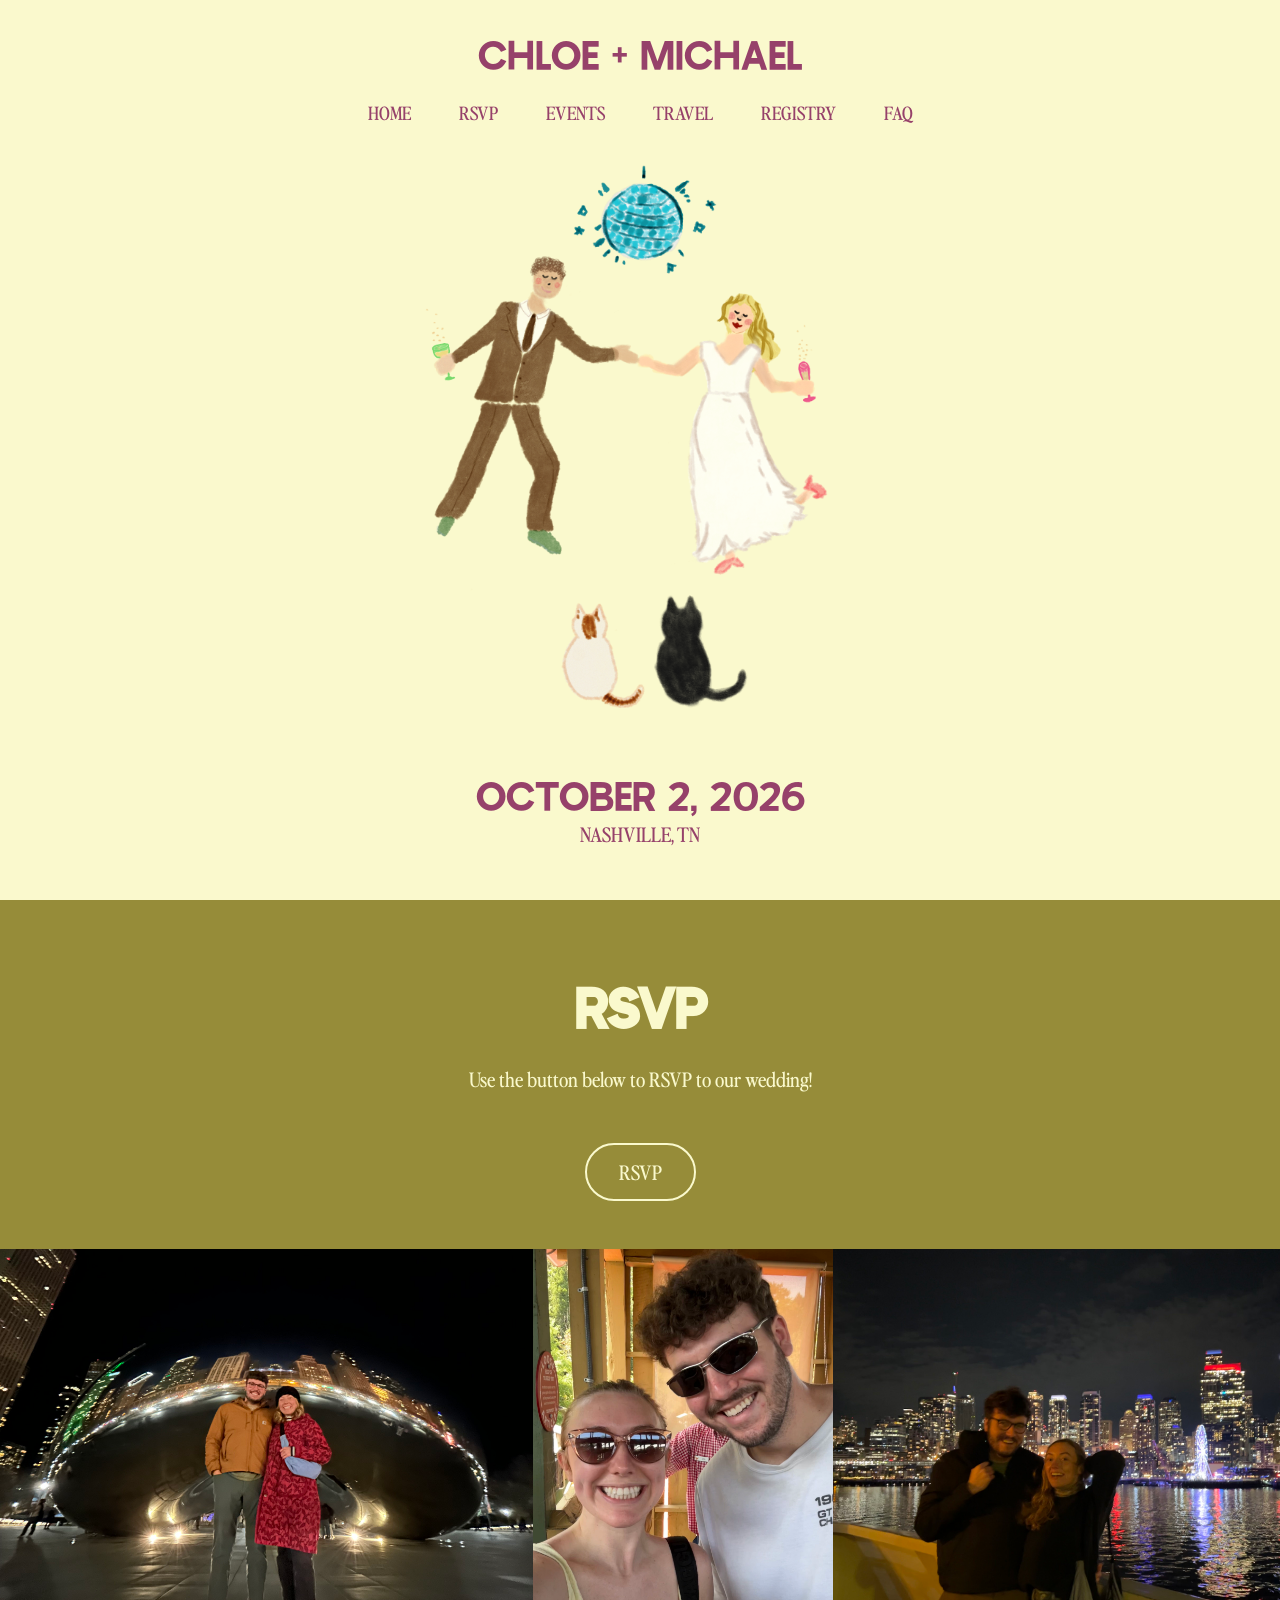
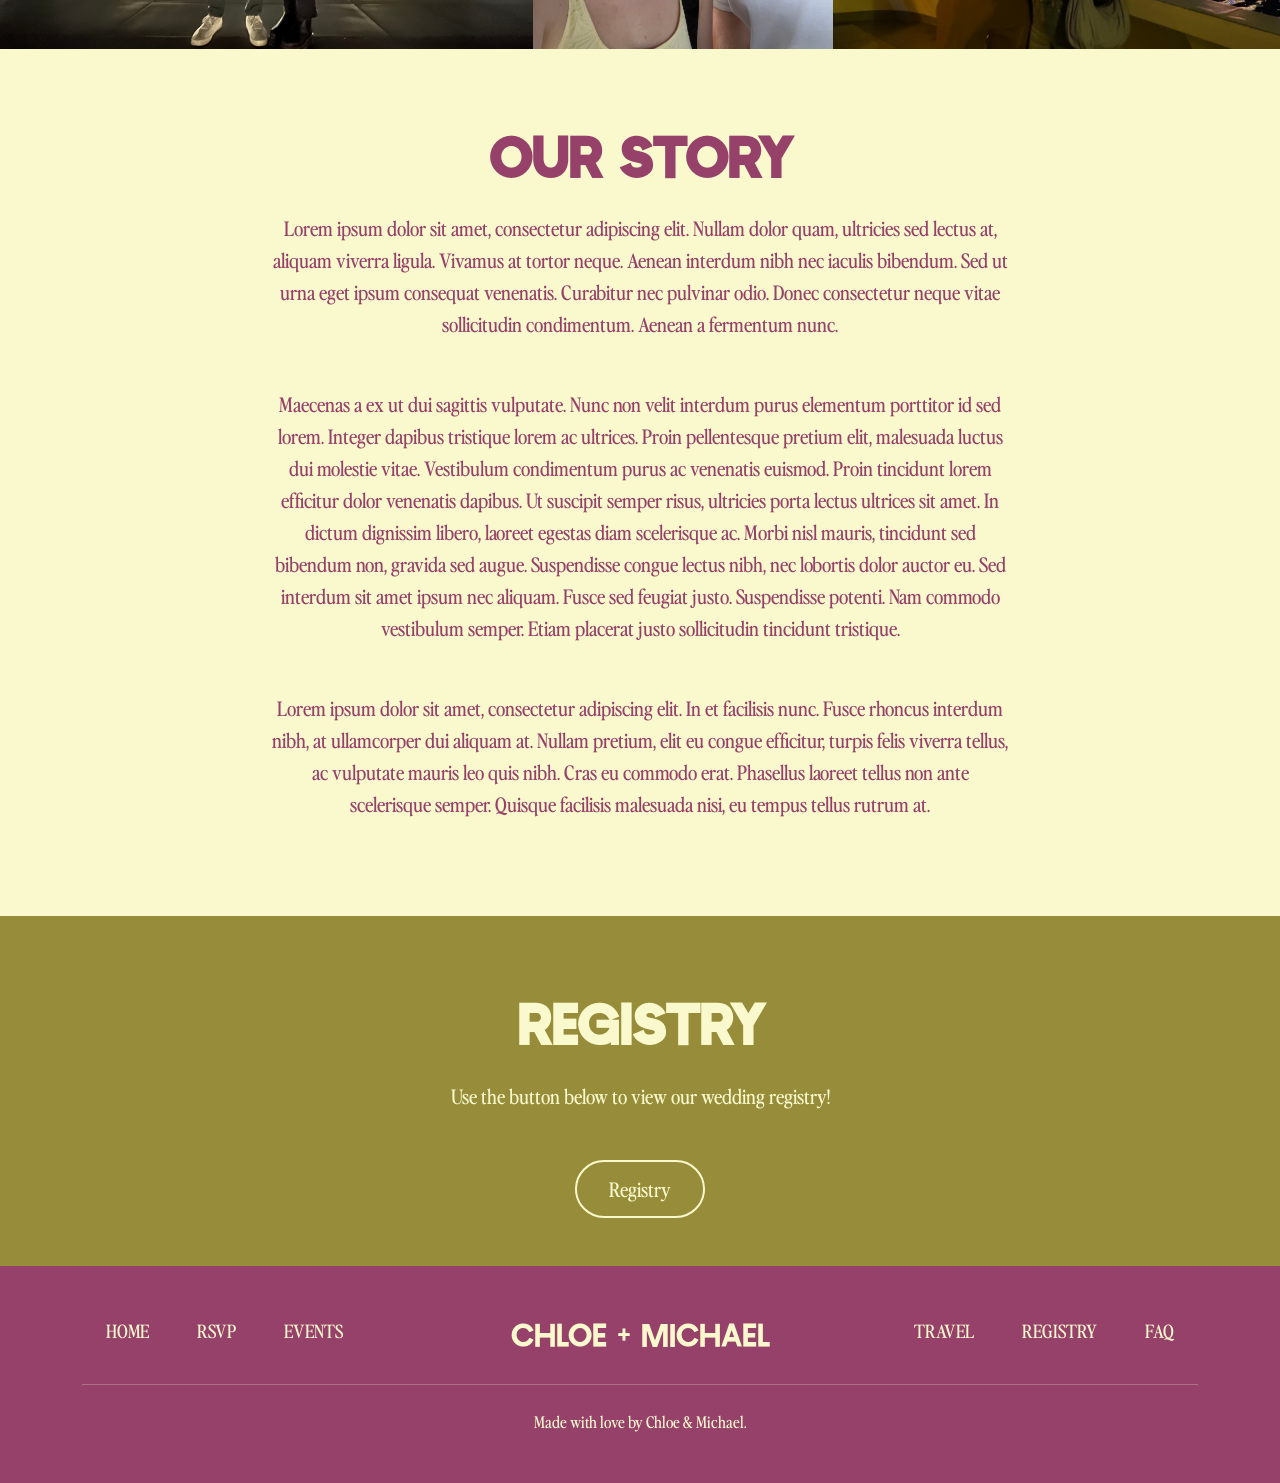
==== index.html @ 9ab852e9 "Add files via upload" ====
<!DOCTYPE html>
<html lang="en">
<head>
    <meta charset="UTF-8">
    <meta name="viewport" content="width=device-width, initial-scale=1.0">
    <title>Chloe + Michael</title>
    
    <!-- Favicons -->
    <link rel="apple-touch-icon" sizes="180x180" href="../favicon/apple-touch-icon.png">
    <link rel="icon" type="image/png" sizes="32x32" href="../favicon/favicon-32x32.png">
    <link rel="icon" type="image/png" sizes="16x16" href="../favicon/favicon-16x16.png">
    <link rel="manifest" href="../favicon/site.webmanifest">
    
    <!-- Bootstrap 5 CSS -->
    <link href="https://cdn.jsdelivr.net/npm/bootstrap@5.3.2/dist/css/bootstrap.min.css" rel="stylesheet">
    
    <!-- Custom CSS -->
    <link rel="stylesheet" href="../css/style.css">
    
    <!-- Bootstrap Icons -->
    <link rel="stylesheet" href="https://cdn.jsdelivr.net/npm/bootstrap-icons@1.11.3/font/bootstrap-icons.min.css">
    
</head>
<body class="home-page">

    <!-- Header Component -->
    <div id="header-container"></div>

    <!-- Hero Section -->
    <section id="hero" class="vh-100 d-flex align-items-center">
        <div class="container">
            <div class="row">
                <img src="../pngs/disco-filled.png" alt="CJ plus MJ" class="CJ plus MJ"/>
                <div class="col-lg-8 mx-auto text-center">
                    <h1 class="mb-0">October 2, 2026</h2>
                    <p class="lead mb-4">NASHVILLE, TN</p>
                </div>
            </div>
        </div>
    </section>

    <!-- RSVP Section -->
    <section id="rsvp" class="py-5 color-combo-1">
        <div class="container">
            <div class="row">
                <div class="col-lg-8 mx-auto text-center">
                    <h2 class="display-4 fw-bold my-4">RSVP</h2>
                    <p class="lead mb-5">
                        Use the button below to RSVP to our wedding!
                    </p>
                    <a href="../rsvp" class="btn">RSVP</a>
                </div>
            </div>
        </div>
    </section>

    <!-- Images Section -->
    <div id="image-carousel-container"></div>

    <!-- Story Section -->
    <section id="story" class="py-5 color-combo-2">
        <div class="container">
            <div class="row">
                <div class="col-lg-8 mx-auto text-center">
                    <h2 class="display-4 fw-bold my-4">Our Story</h2>
                    <p class="lead mb-5">
                        Lorem ipsum dolor sit amet, consectetur adipiscing elit. Nullam dolor quam, 
                        ultricies sed lectus at, aliquam viverra ligula. Vivamus at tortor neque. 
                        Aenean interdum nibh nec iaculis bibendum. Sed ut urna eget ipsum consequat venenatis. 
                        Curabitur nec pulvinar odio. Donec consectetur neque vitae sollicitudin condimentum. 
                        Aenean a fermentum nunc. 
                    </p>
                    <p class="lead mb-5">
                        Maecenas a ex ut dui sagittis vulputate. Nunc non velit interdum purus elementum porttitor 
                        id sed lorem. Integer dapibus tristique lorem ac ultrices. Proin pellentesque pretium elit, 
                        malesuada luctus dui molestie vitae. Vestibulum condimentum purus ac venenatis euismod.
                         Proin tincidunt lorem efficitur dolor venenatis dapibus. Ut suscipit semper risus, 
                         ultricies porta lectus ultrices sit amet. In dictum dignissim libero, laoreet egestas 
                         diam scelerisque ac. Morbi nisl mauris, tincidunt sed bibendum non, gravida sed augue. 
                         Suspendisse congue lectus nibh, nec lobortis dolor auctor eu. Sed interdum sit amet 
                         ipsum nec aliquam. Fusce sed feugiat justo. Suspendisse potenti. Nam commodo vestibulum 
                         semper. Etiam placerat justo sollicitudin tincidunt tristique. </p>
                    </p>
                    <p class="lead mb-5">
                        Lorem ipsum dolor sit amet, consectetur adipiscing elit. In et facilisis nunc. Fusce 
                        rhoncus interdum nibh, at ullamcorper dui aliquam at. Nullam pretium, elit eu congue 
                        efficitur, turpis felis viverra tellus, ac vulputate mauris leo quis nibh. Cras eu 
                        commodo erat. Phasellus laoreet tellus non ante scelerisque semper. Quisque facilisis 
                        malesuada nisi, eu tempus tellus rutrum at. </p>
                    </p>
                </div>
            </div>
        </div>
    </section>

    <!-- Registry Section -->
    <section id="registry" class="py-5 color-combo-1">
        <div class="container">
            <div class="row">
                <div class="col-lg-8 mx-auto text-center">
                    <h2 class="display-4 fw-bold my-4">Registry</h2>
                    <p class="lead mb-5">
                        Use the button below to view our wedding registry!
                    </p>
                    <a href="../registry" class="btn">Registry</a>
                </div>
            </div>
        </div>
    </section>

    <!-- Footer Component -->
    <div id="footer-container"></div>

    <!-- Scripts -->
    <script src="https://cdn.jsdelivr.net/npm/bootstrap@5.3.2/dist/js/bootstrap.bundle.min.js"></script>
    <script src="../js/components.js"></script>
    <script src="../js/image-carousel.js"></script>
  </body>
</html>
---- css/style.css ----
/* Font Face Declarations */
@font-face {
    font-family: "Perfectly Nineties Regular";
    src: url("../fonts/Perfectly Nineties Regular/perfectly-nineties-regular.otf") format("opentype");
    font-weight: normal;
    font-style: normal;
}

@font-face {
    font-family: "Olivie Sans";
    src: url("../fonts/Olivie Sans/OlivieSans-Regular.otf") format("opentype");
    font-weight: normal;
    font-style: normal;
}

@font-face {
    font-family: "Homemade Apple";
    src: url("../fonts/Homemade Apple/HomemadeApple-Regular.ttf") format("truetype");
    font-weight: normal;
    font-style: normal;
}

/* Global Styles */
:root {
    --d1-color: #968C39;
    --d2-color: #A51D2F;
    --l1-color: #ECD1D5;
    --l2-color: #faf9cd;
    --d3-color: #96416A;
    --l3-color: #968C39;
}

body {
    font-family: "Perfectly Nineties Regular", sans-serif;
    font-optical-sizing: auto;
    font-weight: 400;
    font-style: normal;
    line-height: 1.6;
    color: var(--d1-color);
}

h1, h2, h3, h4, h5, h6 {
    font-family: "Olivie Sans", serif;
}

/* Navigation */
.navbar {
    background-color: rgba(250, 249, 205, 1);
    backdrop-filter: blur(10px);
    padding: 1rem 0;
    transition: all 0.3s ease;
}

.navbar-brand {
    font-family: "Olivie Sans", sans-serif;
    font-size: 2.5rem;
    color: var(--d3-color);
    text-decoration: none;
    transition: all 0.3s ease;
}

.navbar-brand:hover {
    color: inherit;
}

/* Desktop navbar - centered layout */
@media (min-width: 992px) {
    .navbar .container {
        display: flex;
        flex-direction: column;
        align-items: center;
    }
    
    .navbar-brand {
        text-align: center;
        margin: 0 auto;
    }
    
    .navbar-toggler {
        display: none;
    }
    
    .navbar-collapse {
        display: flex !important;
        width: 100%;
        justify-content: center;
    }
    
    .navbar-nav {
        margin: 0 auto !important;
        flex-direction: row;
    }
}

/* Center mobile menu items */
@media (max-width: 992px) {
    .navbar .container {
        display: flex;
        flex-wrap: wrap;
        align-items: center;
        justify-content: space-between;
    }
    
    .navbar-brand {
        flex: 0 0 auto;
        margin-right: auto;
        font-size: 1.75rem;
        white-space: nowrap;
        padding-left: 0.75rem;
    }
    
    .navbar-toggler {
        flex: 0 0 auto;
        margin-left: auto;
        order: 2;
    }
    
    .navbar-collapse {
        flex-basis: 100%;
        flex-grow: 1;
        align-items: center;
        text-align: center;
        padding-top: 1rem;
        order: 3;
    }
    
    .navbar-nav {
        margin: 0 auto;
    }
    
    .nav-item {
        margin: 0.5rem 0;
    }
}

/* Hamburger menu styles */
.navbar-toggler {
    border: none;
    padding: 0.5rem;
    transition: all 0.3s ease;
}

.navbar-toggler-icon {
    background-image: url("data:image/svg+xml,%3csvg xmlns='http://www.w3.org/2000/svg' viewBox='0 0 30 30'%3e%3cpath stroke='%2396416A' stroke-linecap='round' stroke-miterlimit='10' stroke-width='2' d='M4 7h22M4 15h22M4 23h22'/%3e%3c/svg%3e");
}

/* Link Styles */
.nav-link, footer a {
    font-family: "Perfectly Nineties Regular", sans-serif;
    font-weight: 500;
    margin: 0 0.5rem;
    padding: 0.5rem 1rem !important;
    transition: all 0.3s ease;
    border-radius: 50px;
    text-decoration: none;
    font-size: 1.15rem;
}

.nav-link {
    color: var(--d3-color) !important;
}

.nav-link:hover {
    background-color: var(--d3-color);
    color: var(--l2-color) !important;
}

/* Hero Section */
#hero {
    position: relative;
    overflow: hidden;
    background-color: var(--l2-color);
    color: var(--d3-color);
}

#hero img {
    width: auto;
    height: 45rem;
    display: block;
    margin: 0 auto;
    padding-top: 8rem;
    padding-bottom: 1.5rem;
}

#hero h1 {
    font-size: 2.5rem;
    font-weight: 300;
    margin-bottom: 1.15rem;
    margin-top: 1.5rem;
    font-family: "Olivie Sans", sans-serif;
}

#hero .lead {
    font-size: 1.25rem;
    font-weight: 300;
    max-width: 600px;
    margin: 0 auto;
    font-family: "Perfectly Nineties Regular", sans-serif;
}

#countdown-text {
    font-weight: 700;
}

.color-combo-1 {
    background-color: var(--d1-color);
    color: var(--l2-color);
}

.color-combo-1 .btn {
    background-color: var(--d1-color);
    color: var(--l2-color);
    border-radius: 50px;
    padding: 0.75rem 2rem;
    font-weight: 500;
    font-size: 1.25rem;
    transition: all 0.3s ease;
    text-shadow: none;
    border-radius: 50px;
    border-width: 2px;
    border-color: var(--l2-color);
}
.color-combo-1 .btn:hover {
    background-color: var(--l2-color);
    color: var(--d1-color);
    transform: translateY(-2px);
    box-shadow: 0 4px 8px rgba(0, 0, 0, 0.2);
}

.color-combo-2 {
    background-color: var(--l2-color);
    color: var(--d3-color);
}

.color-combo-3 {
    background-color: var(--d2-color);
    color: var(--l2-color);
}

#faq .container {
    margin-top: 10rem;
}

#story, #faq .container {
    padding: 0 2rem;
}

/* Footer */
footer {
    background-color: var(--d3-color);
    color: var(--l2-color);
}

footer ul li {
    margin-bottom: 0.75rem;
}

footer a {
    transition: all 0.3s ease;
    text-decoration: none;
    padding: 0.5rem 1rem;
    color: var(--l2-color);
}

footer a:hover {
    background-color: var(--l2-color);
    color: var(--d2-color);
}

/* Image Carousel */
.image-carousel-container {
    width: 100%;
    overflow: hidden;
    position: relative;
    /* Match surrounding section background to avoid visible gap lines */
    background-color: var(--d1-color);
}

.image-carousel-track {
    display: flex;
    gap: 0;
    width: fit-content;
    /* Improve compatibility with iOS Safari during transforms */
    -webkit-backface-visibility: hidden;
    backface-visibility: hidden;
    transform: translate3d(0, 0, 0);
}

.carousel-image {
    height: 400px;
    width: auto;
    object-fit: cover;
    flex-shrink: 0;
    display: block;
}

@keyframes scroll {
    0% {
        transform: translate3d(0, 0, 0);
    }
    100% {
        transform: translate3d(-50%, 0, 0);
    }
}

/* Responsive mobile Design */
@media (max-width: 768px) {

    #hero img {
        width: 100%;
        height: auto;
    }

    #faq .container {
        margin-top: 5rem;
    }

}
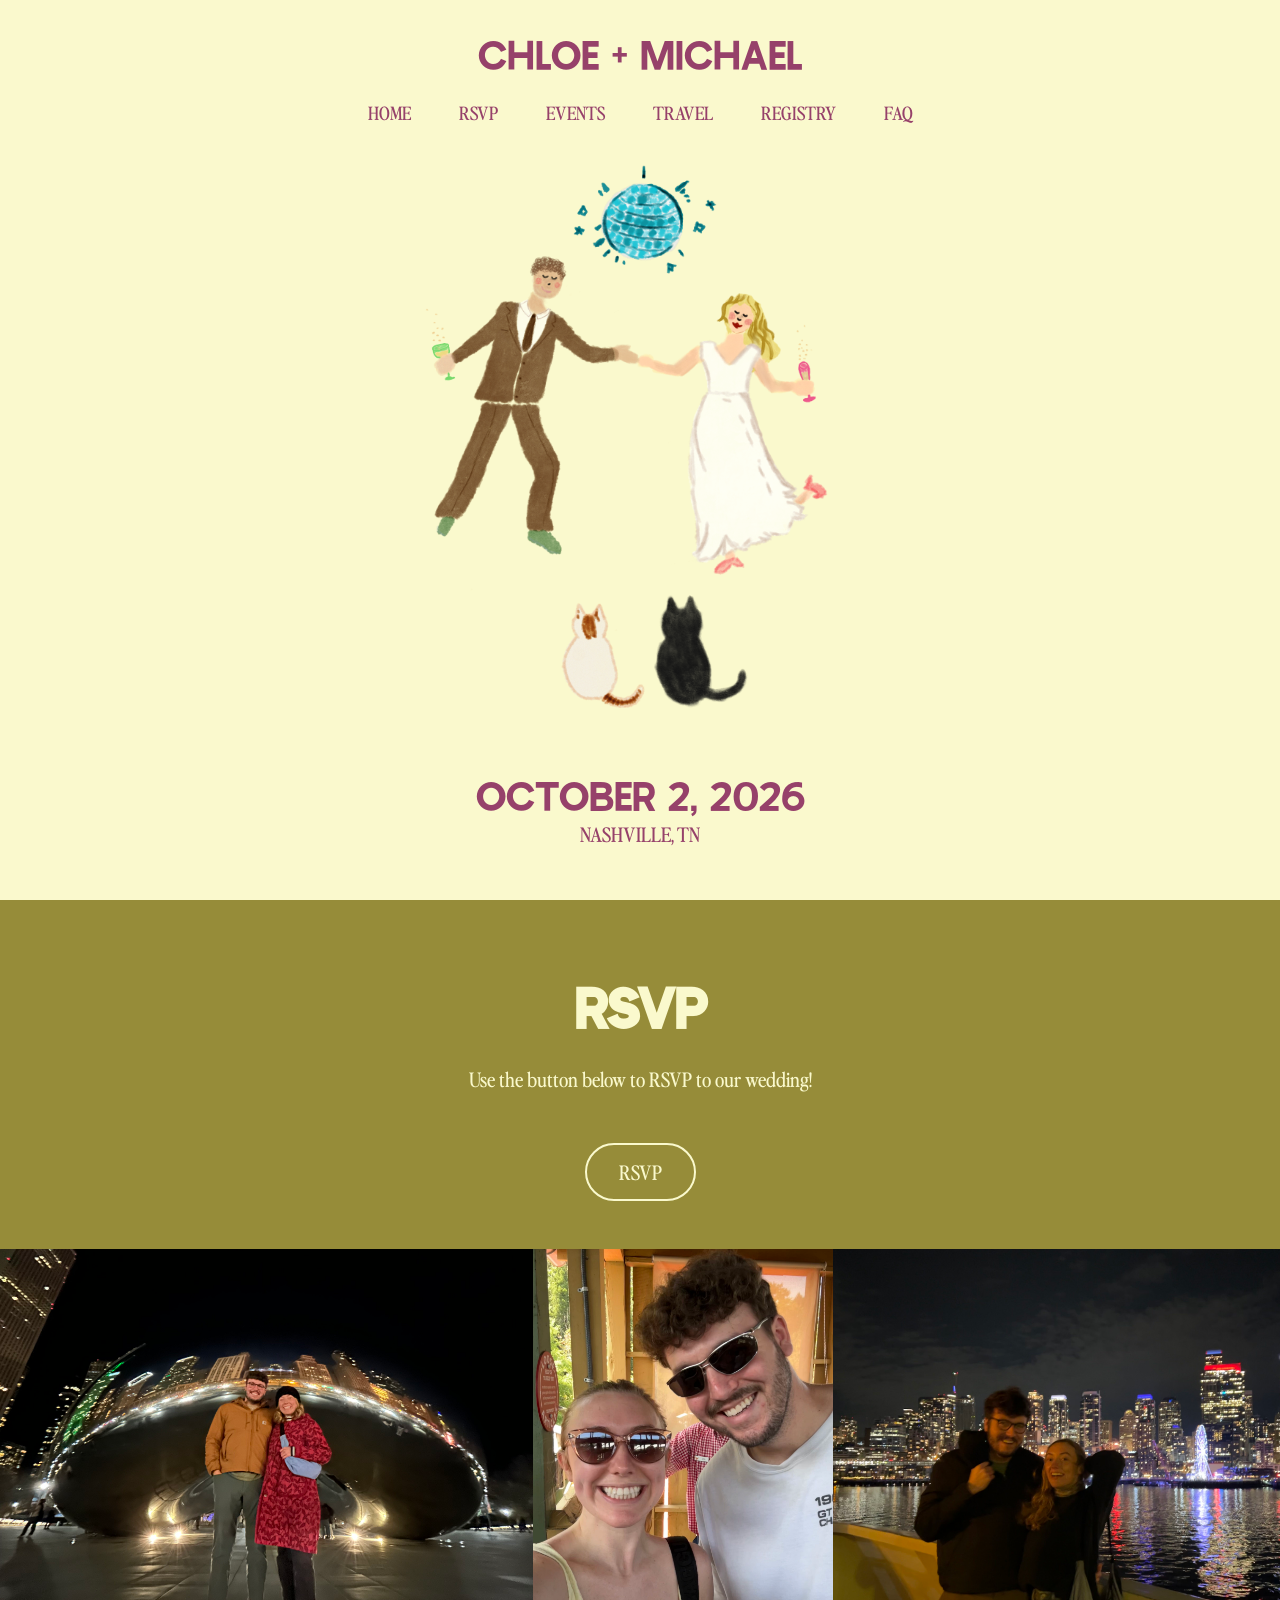
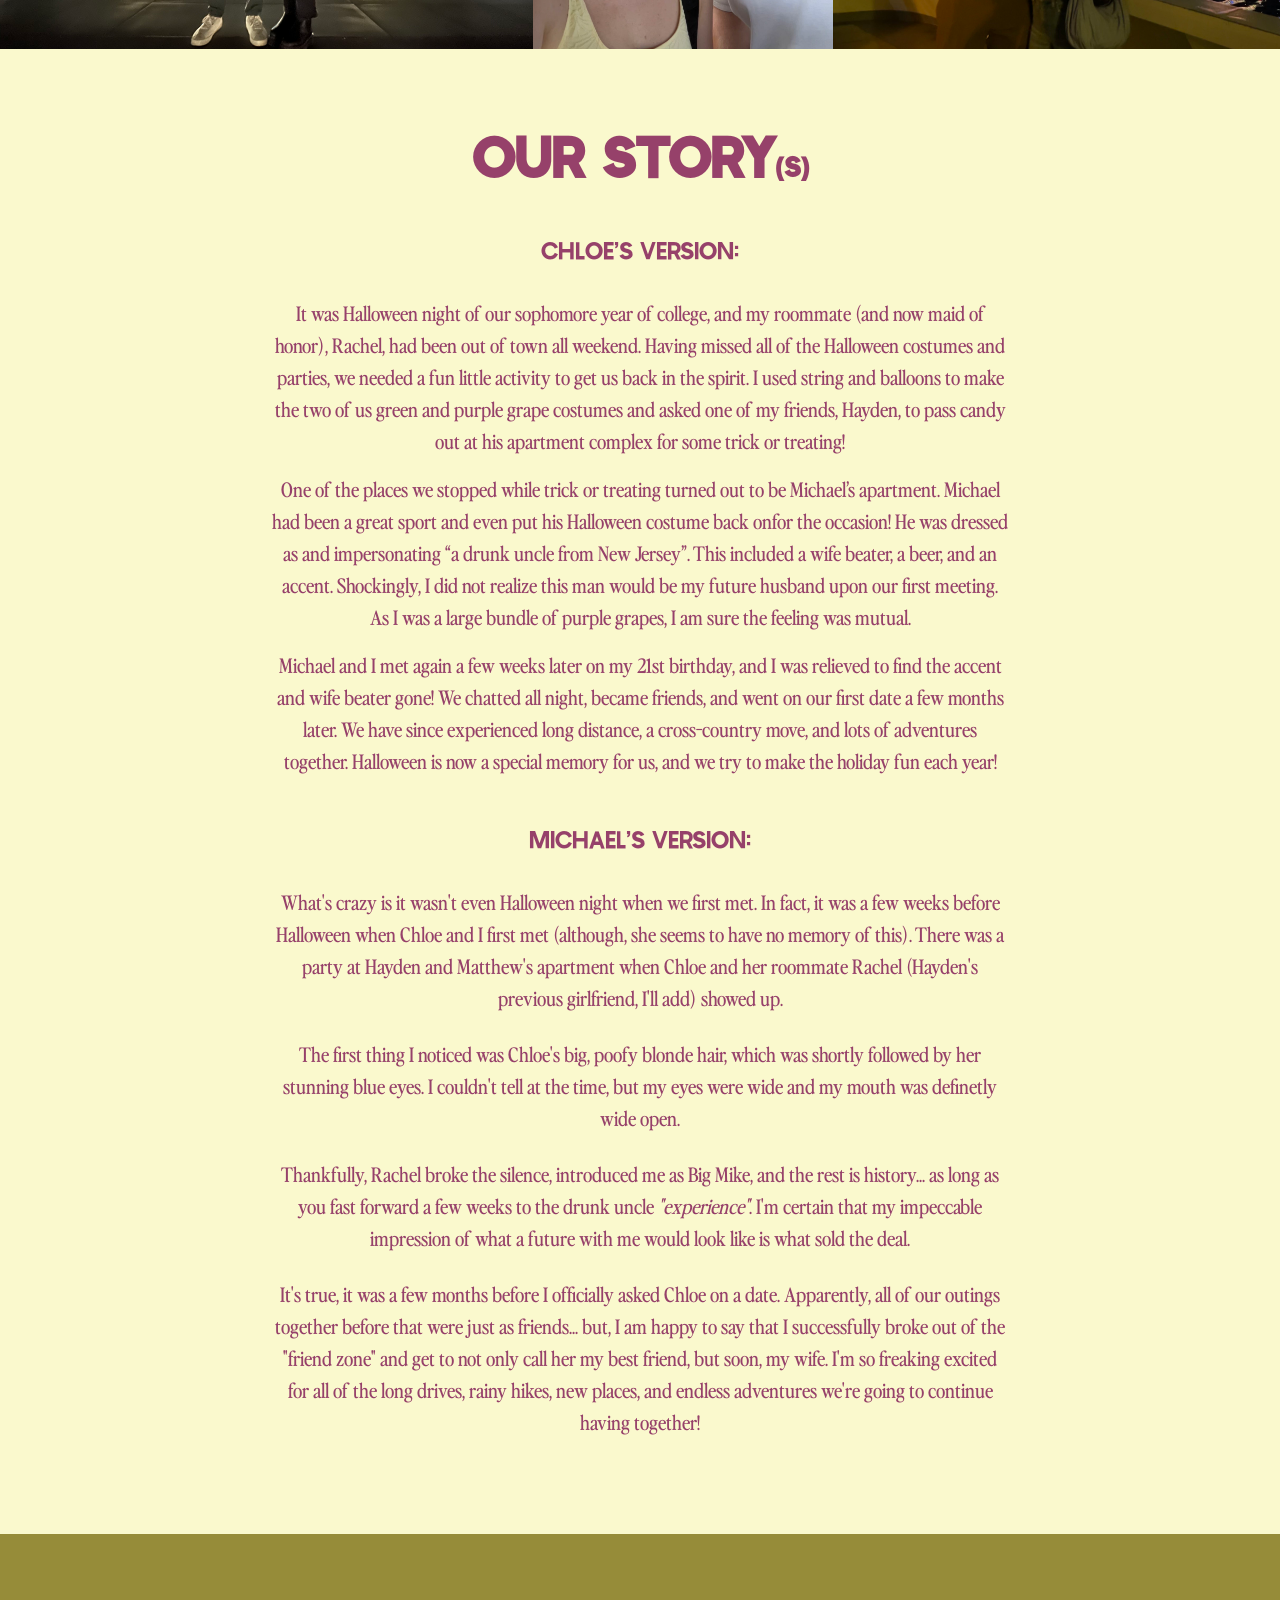
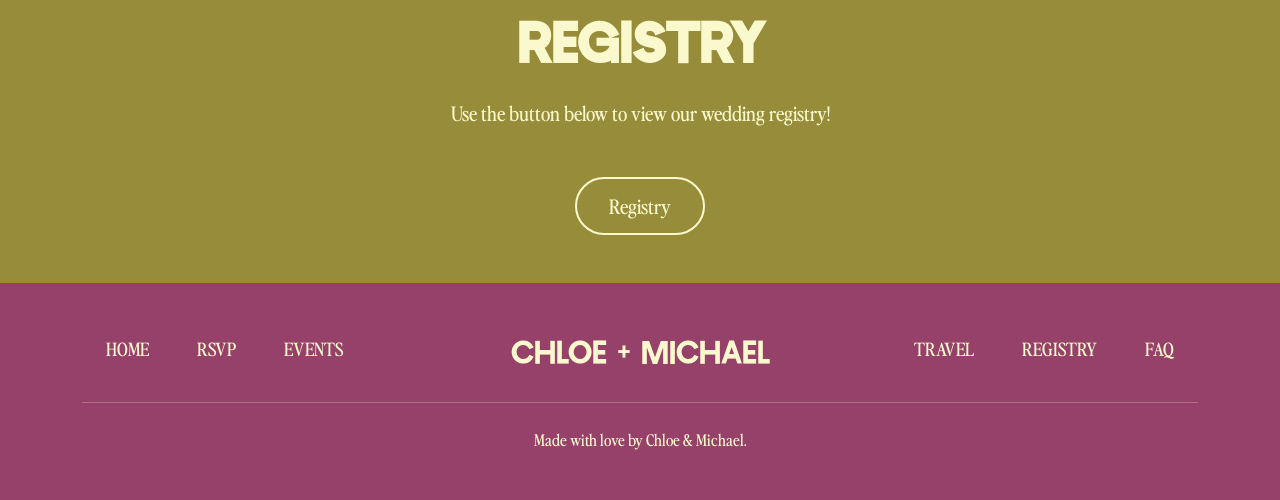
==== commit dbf0f2b8: "Add files via upload" ====
--- a/index.html
+++ b/index.html
@@ -62,31 +62,29 @@
         <div class="container">
             <div class="row">
                 <div class="col-lg-8 mx-auto text-center">
-                    <h2 class="display-4 fw-bold my-4">Our Story</h2>
-                    <p class="lead mb-5">
-                        Lorem ipsum dolor sit amet, consectetur adipiscing elit. Nullam dolor quam, 
-                        ultricies sed lectus at, aliquam viverra ligula. Vivamus at tortor neque. 
-                        Aenean interdum nibh nec iaculis bibendum. Sed ut urna eget ipsum consequat venenatis. 
-                        Curabitur nec pulvinar odio. Donec consectetur neque vitae sollicitudin condimentum. 
-                        Aenean a fermentum nunc. 
+                    <h2 class="display-4 fw-bold my-4">Our Story<span style="font-size: 0.5em;">(s)</span></h2>
+                    <h4 class="py-4">Chloe’s Version:</h4>
+                    <p class="lead mb-3">
+                        It was Halloween night of our sophomore year of college, and my roommate (and now maid of honor), Rachel, had been out of town all weekend. Having missed all of the Halloween costumes and parties, we needed a fun little activity to get us back in the spirit. I used string and balloons to make the two of us green and purple grape costumes and asked one of my friends, Hayden, to pass candy out at his apartment complex for some trick or treating! 
+                    </p>
+                    <p class="lead mb-3">
+                        One of the places we stopped while trick or treating turned out to be Michael’s apartment. Michael had been a great sport and even put his Halloween costume back onfor the occasion! He was dressed as and impersonating “a drunk uncle from New Jersey”. This included a wife beater, a beer, and an accent. Shockingly, I did not realize this man would be my future husband upon our first meeting. As I was a large bundle of purple grapes, I am sure the feeling was mutual.</p>
+                    </p>
+                    <p class="lead mb-4">
+                        Michael and I met again a few weeks later on my 21st birthday, and I was relieved to find the accent and wife beater gone! We chatted all night, became friends, and went on our first date a few months later. We have since experienced long distance, a cross-country move, and lots of adventures together. Halloween is now a special memory for us, and we try to make the holiday fun each year!</p>
+                    </p>
+                    <h4 class="py-4">Michael’s Version:</h4>
+                    <p class="lead mb-4">
+                        What's crazy is it wasn't even Halloween night when we first met. In fact, it was a few weeks before Halloween when Chloe and I first met (although, she seems to have no memory of this). There was a party at Hayden and Matthew's apartment when Chloe and her roommate Rachel (Hayden's previous girlfriend, I'll add) showed up. 
+                    </p>
+                    <p class="lead mb-4">
+                        The first thing I noticed was Chloe's big, poofy blonde hair, which was shortly followed by her stunning blue eyes. I couldn't tell at the time, but my eyes were wide and my mouth was definetly wide open. 
+                    </p>
+                    <p class="lead mb-4">
+                        Thankfully, Rachel broke the silence, introduced me as Big Mike, and the rest is history... as long as you fast forward a few weeks to the drunk uncle <i>"experience"</i>.  I'm certain that my impeccable impression of what a future with me would look like is what sold the deal.  
                     </p>
                     <p class="lead mb-5">
-                        Maecenas a ex ut dui sagittis vulputate. Nunc non velit interdum purus elementum porttitor 
-                        id sed lorem. Integer dapibus tristique lorem ac ultrices. Proin pellentesque pretium elit, 
-                        malesuada luctus dui molestie vitae. Vestibulum condimentum purus ac venenatis euismod.
-                         Proin tincidunt lorem efficitur dolor venenatis dapibus. Ut suscipit semper risus, 
-                         ultricies porta lectus ultrices sit amet. In dictum dignissim libero, laoreet egestas 
-                         diam scelerisque ac. Morbi nisl mauris, tincidunt sed bibendum non, gravida sed augue. 
-                         Suspendisse congue lectus nibh, nec lobortis dolor auctor eu. Sed interdum sit amet 
-                         ipsum nec aliquam. Fusce sed feugiat justo. Suspendisse potenti. Nam commodo vestibulum 
-                         semper. Etiam placerat justo sollicitudin tincidunt tristique. </p>
-                    </p>
-                    <p class="lead mb-5">
-                        Lorem ipsum dolor sit amet, consectetur adipiscing elit. In et facilisis nunc. Fusce 
-                        rhoncus interdum nibh, at ullamcorper dui aliquam at. Nullam pretium, elit eu congue 
-                        efficitur, turpis felis viverra tellus, ac vulputate mauris leo quis nibh. Cras eu 
-                        commodo erat. Phasellus laoreet tellus non ante scelerisque semper. Quisque facilisis 
-                        malesuada nisi, eu tempus tellus rutrum at. </p>
+                        It's true, it was a few months before I officially asked Chloe on a date. Apparently, all of our outings together before that were just as friends... but, I am happy to say that I successfully broke out of the "friend zone" and get to not only call her my best friend, but soon, my wife. I'm so freaking excited for all of the long drives, rainy hikes, new places, and endless adventures we're going to continue having together!
                     </p>
                 </div>
             </div>
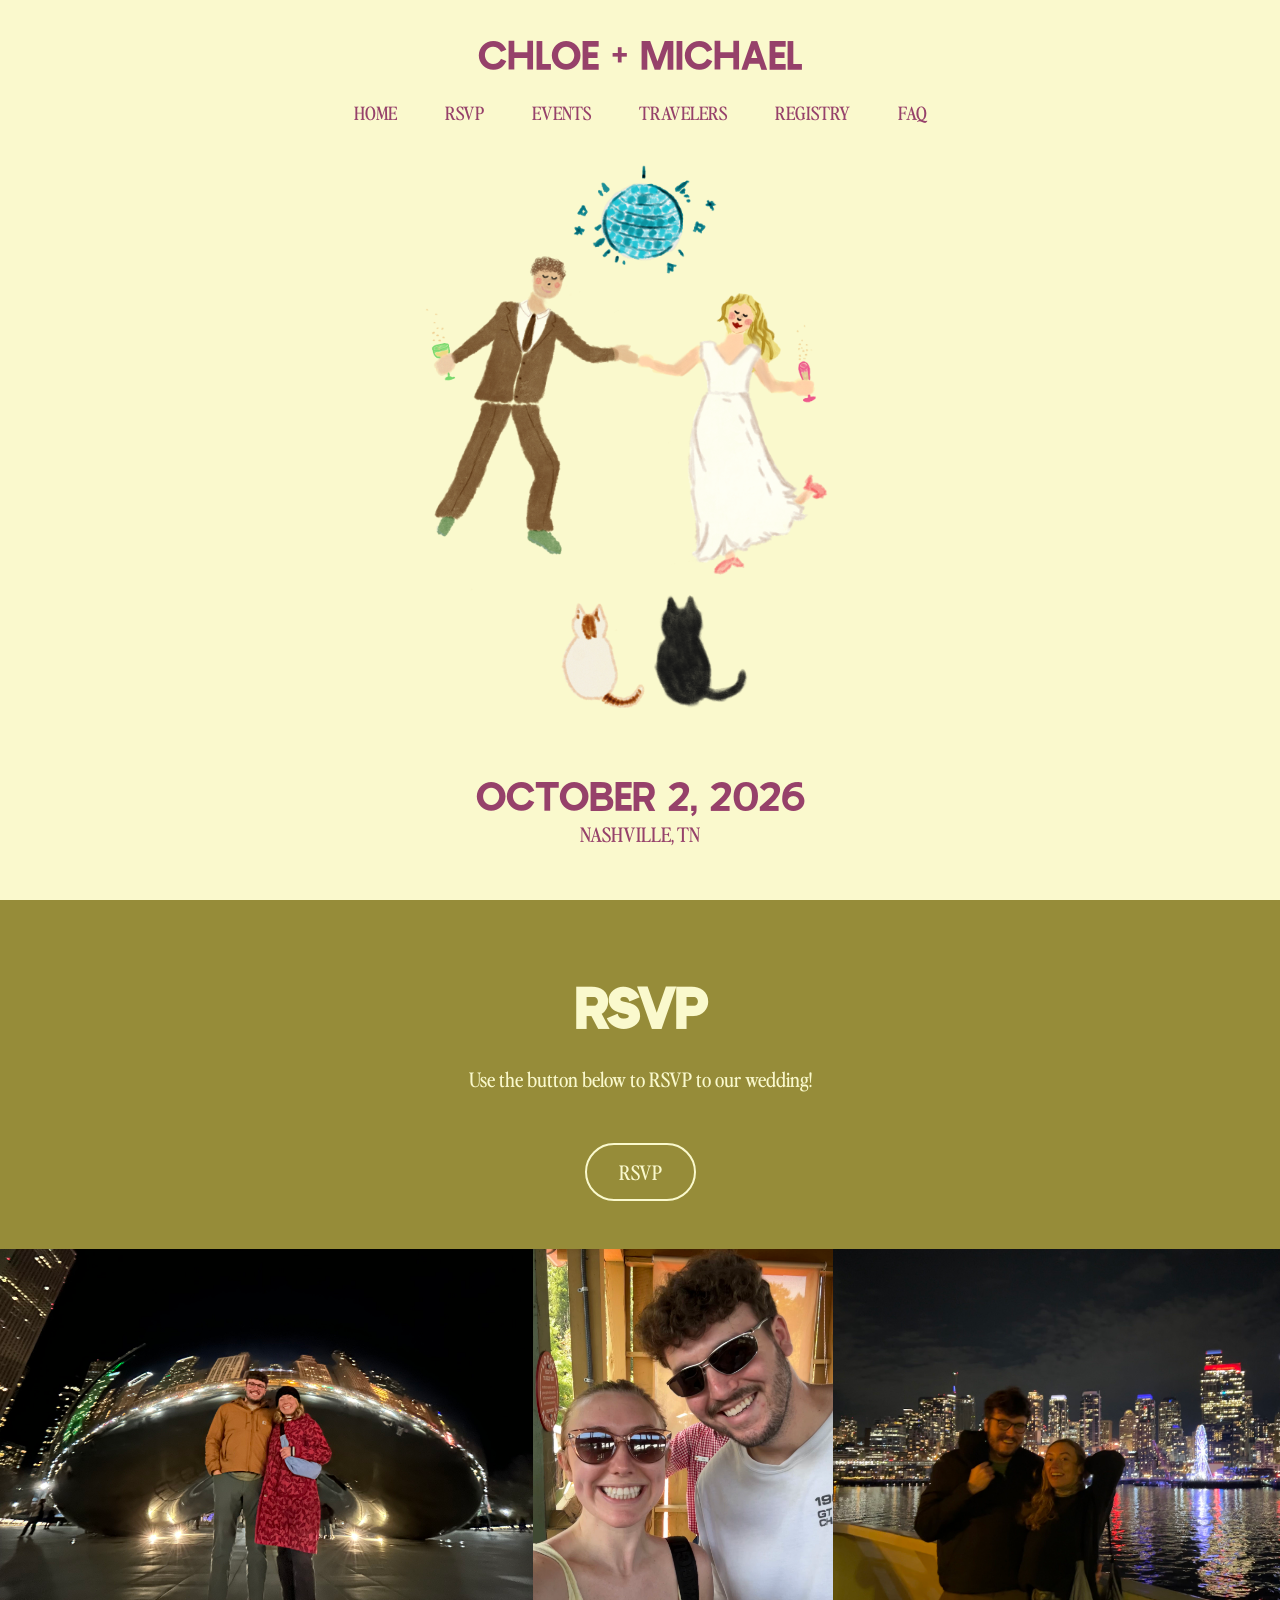
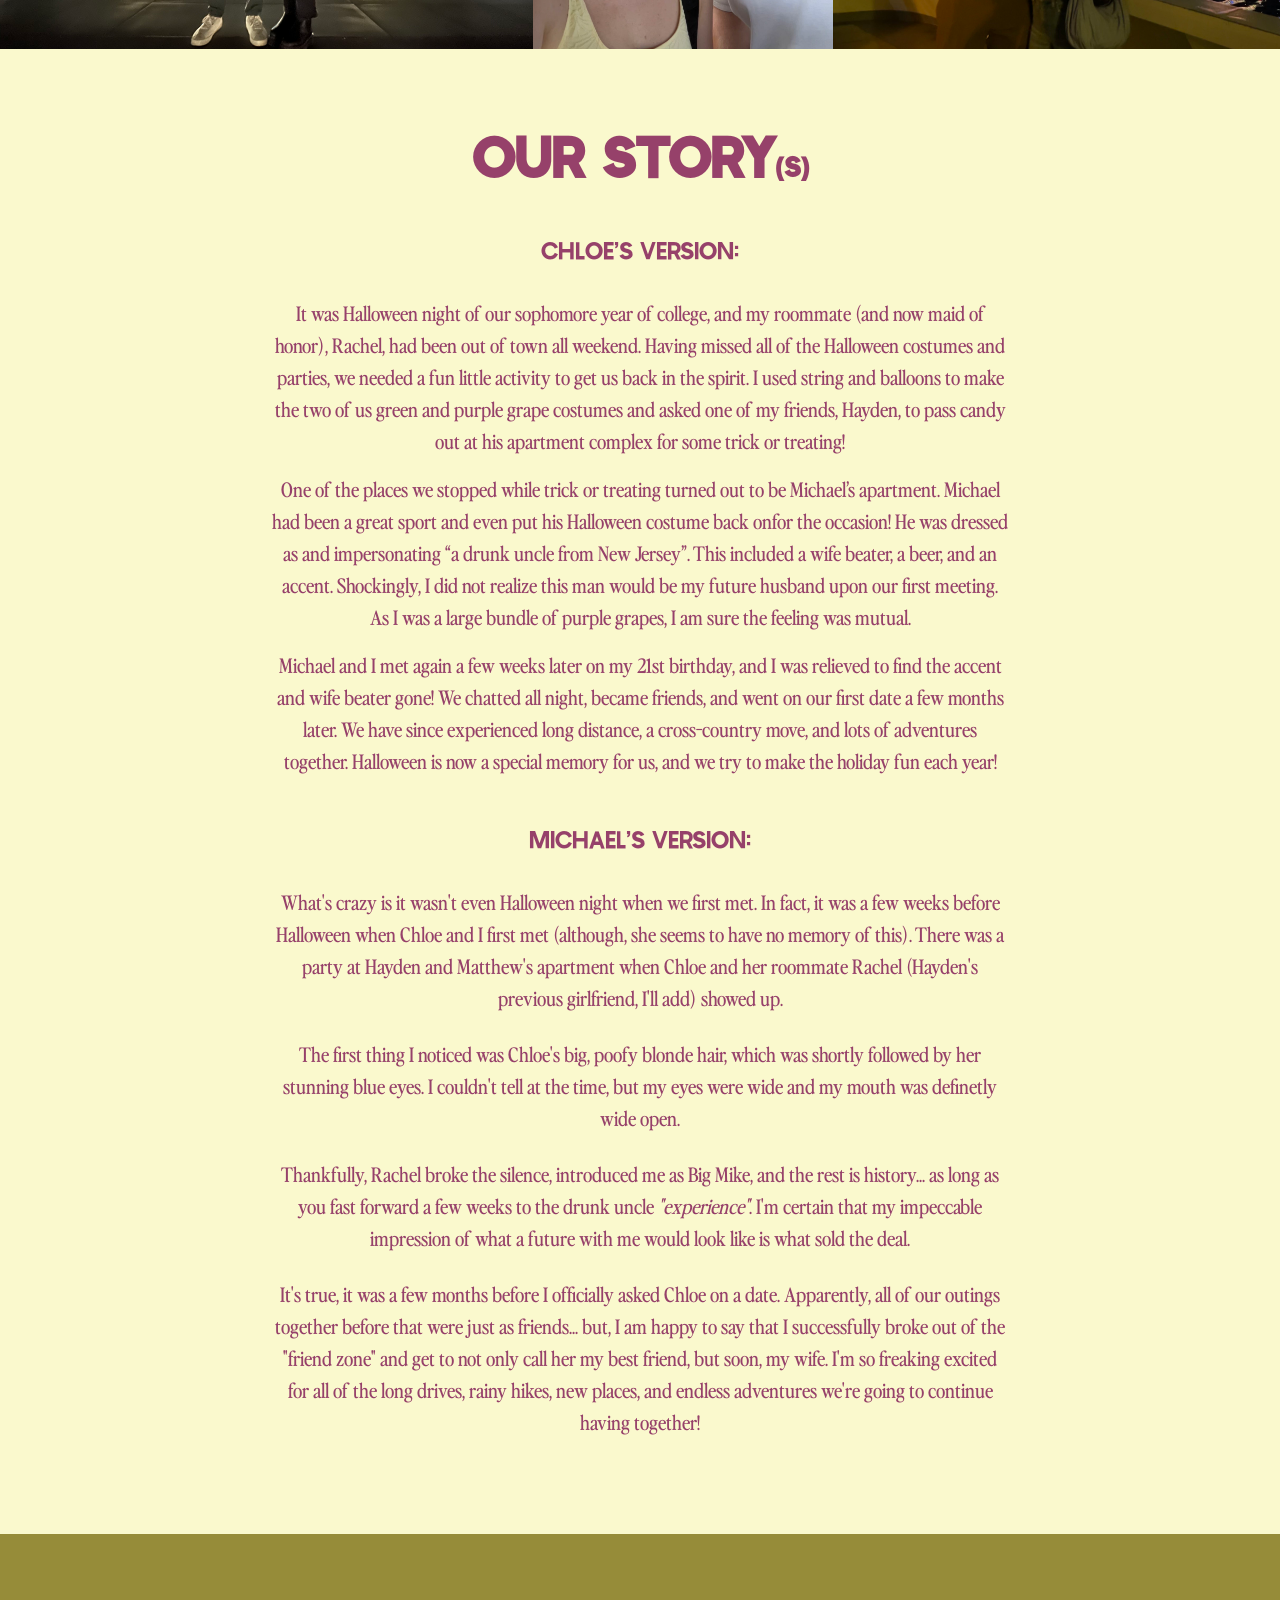
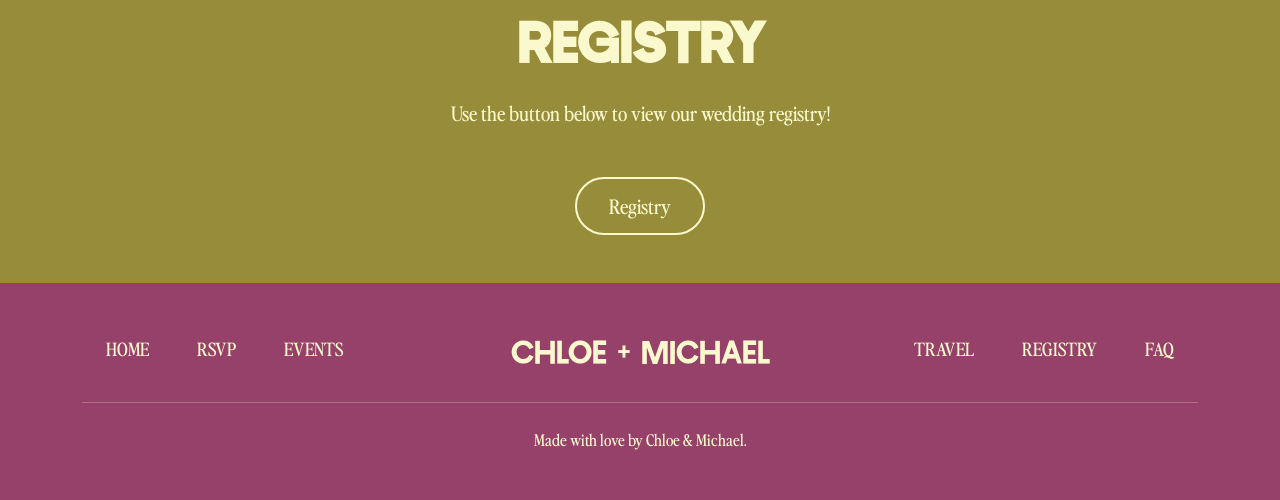
==== commit 40f92b3d: "Add files via upload" ====
--- a/index.html
+++ b/index.html
@@ -3,7 +3,7 @@
 <head>
     <meta charset="UTF-8">
     <meta name="viewport" content="width=device-width, initial-scale=1.0">
-    <title>Chloe + Michael</title>
+    <title>Chloe + Michael's Big Day!</title>
     
     <!-- Favicons -->
     <link rel="apple-touch-icon" sizes="180x180" href="../favicon/apple-touch-icon.png">
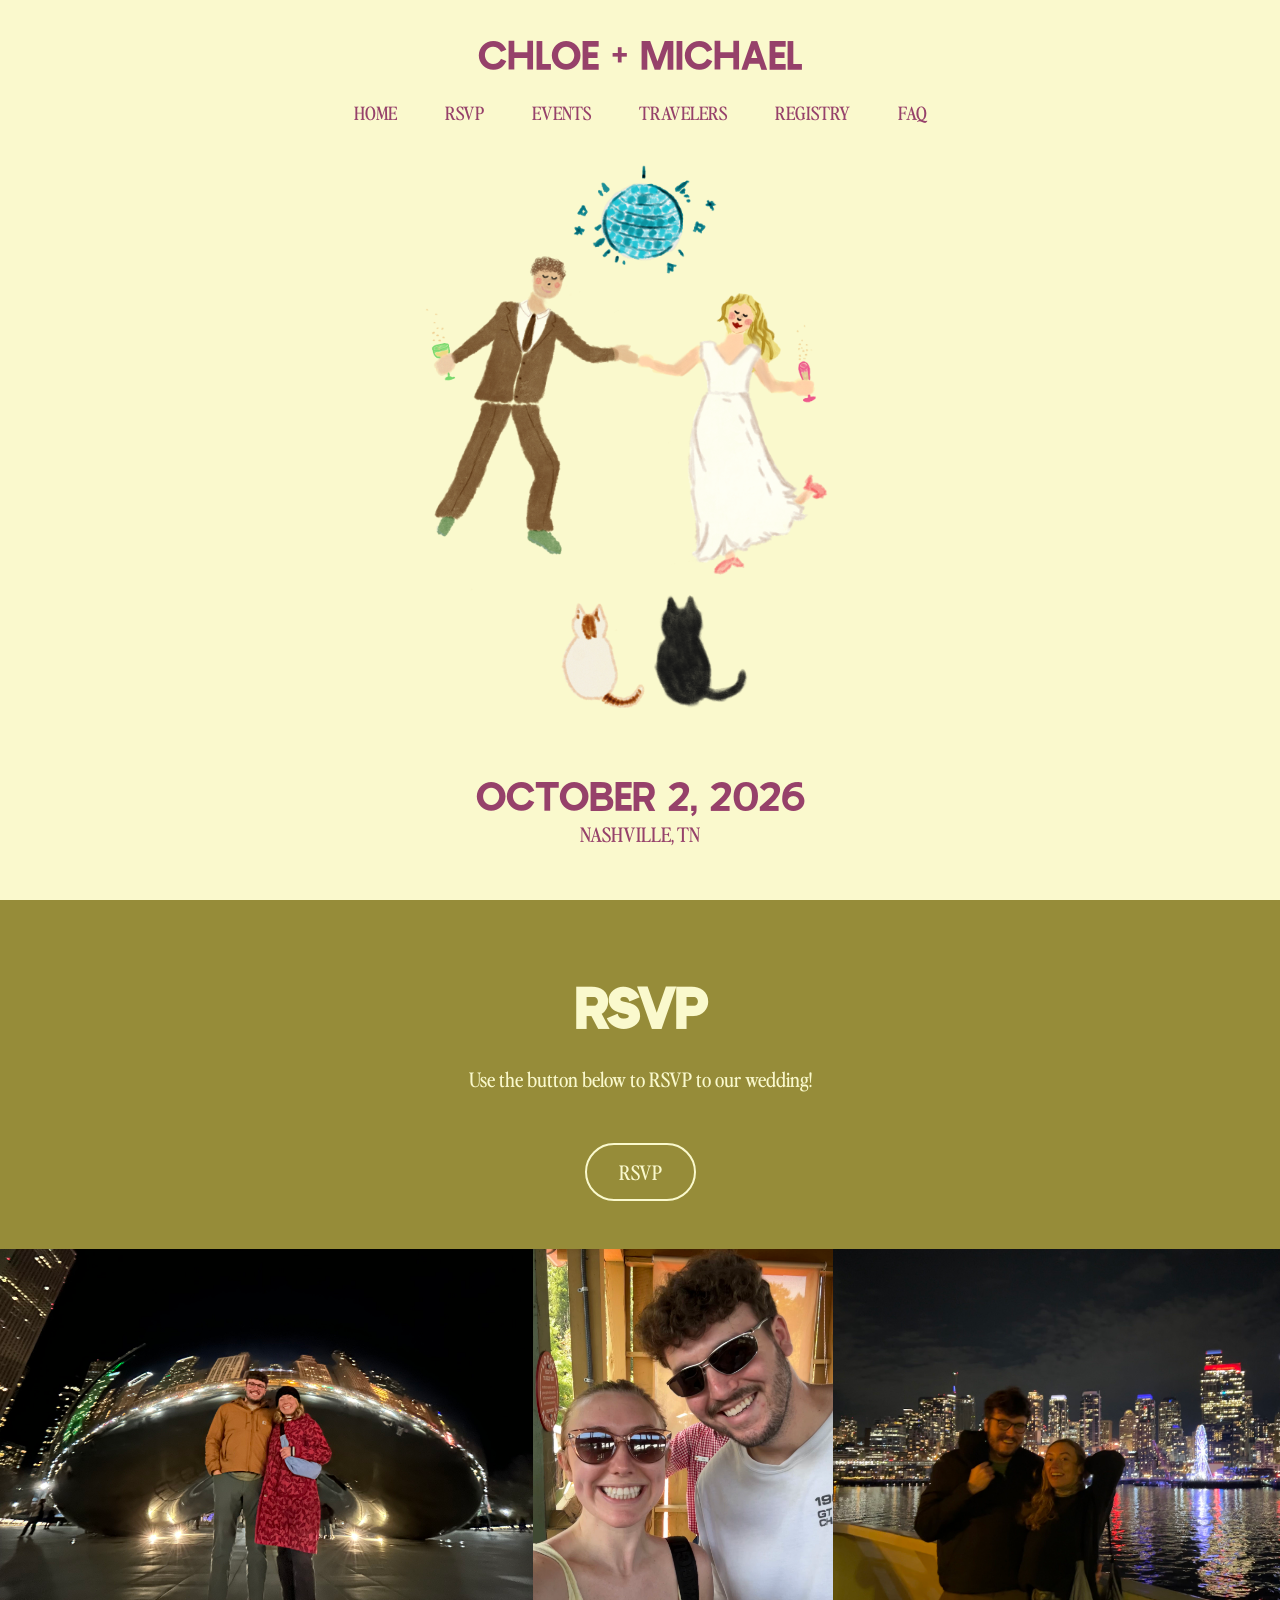
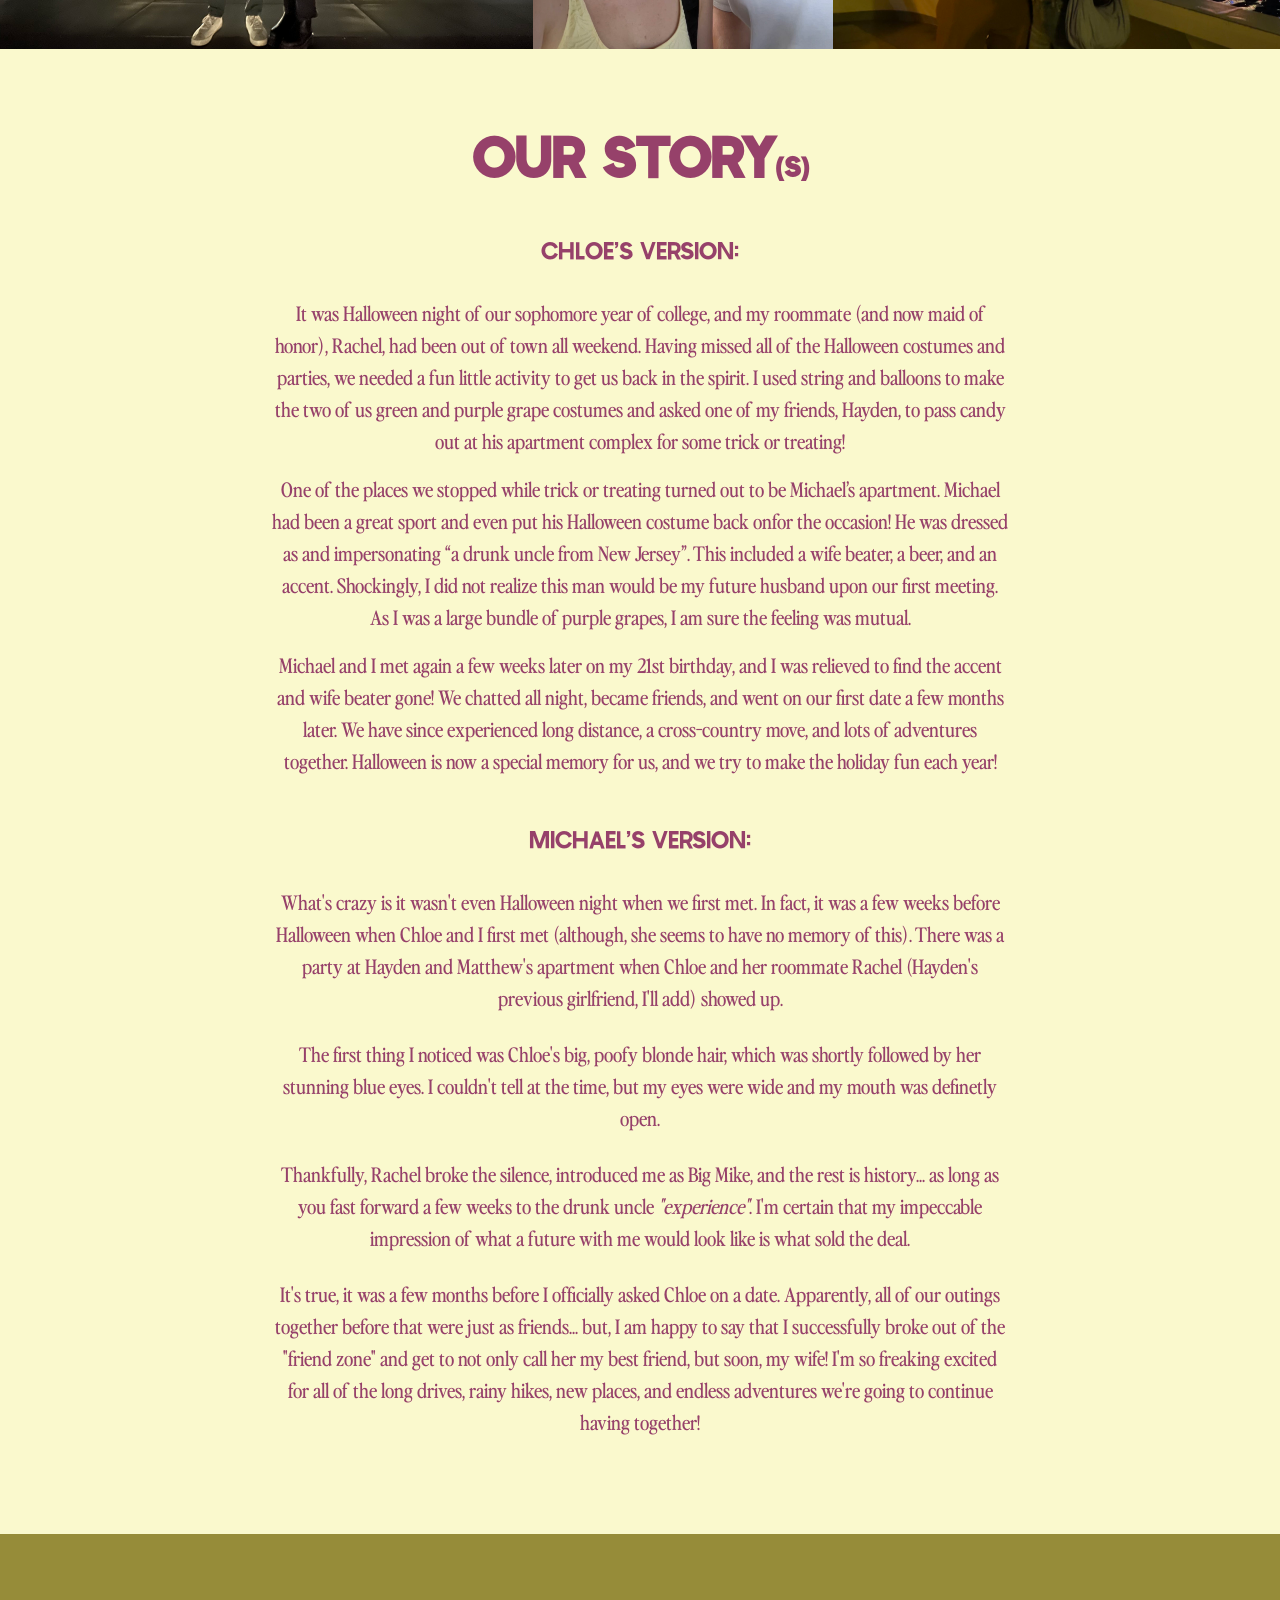
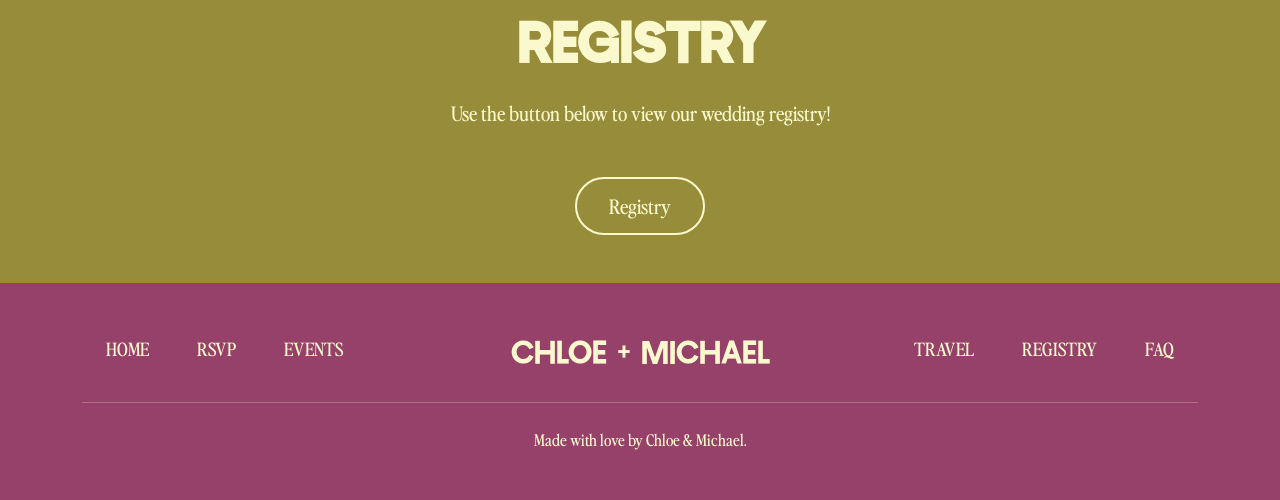
==== commit 3defc4cc: "Add files via upload" ====
--- a/index.html
+++ b/index.html
@@ -78,13 +78,13 @@
                         What's crazy is it wasn't even Halloween night when we first met. In fact, it was a few weeks before Halloween when Chloe and I first met (although, she seems to have no memory of this). There was a party at Hayden and Matthew's apartment when Chloe and her roommate Rachel (Hayden's previous girlfriend, I'll add) showed up. 
                     </p>
                     <p class="lead mb-4">
-                        The first thing I noticed was Chloe's big, poofy blonde hair, which was shortly followed by her stunning blue eyes. I couldn't tell at the time, but my eyes were wide and my mouth was definetly wide open. 
+                        The first thing I noticed was Chloe's big, poofy blonde hair, which was shortly followed by her stunning blue eyes. I couldn't tell at the time, but my eyes were wide and my mouth was definetly open. 
                     </p>
                     <p class="lead mb-4">
                         Thankfully, Rachel broke the silence, introduced me as Big Mike, and the rest is history... as long as you fast forward a few weeks to the drunk uncle <i>"experience"</i>.  I'm certain that my impeccable impression of what a future with me would look like is what sold the deal.  
                     </p>
                     <p class="lead mb-5">
-                        It's true, it was a few months before I officially asked Chloe on a date. Apparently, all of our outings together before that were just as friends... but, I am happy to say that I successfully broke out of the "friend zone" and get to not only call her my best friend, but soon, my wife. I'm so freaking excited for all of the long drives, rainy hikes, new places, and endless adventures we're going to continue having together!
+                        It's true, it was a few months before I officially asked Chloe on a date. Apparently, all of our outings together before that were just as friends... but, I am happy to say that I successfully broke out of the "friend zone" and get to not only call her my best friend, but soon, my wife! I'm so freaking excited for all of the long drives, rainy hikes, new places, and endless adventures we're going to continue having together!
                     </p>
                 </div>
             </div>
--- a/css/style.css
+++ b/css/style.css
@@ -237,11 +237,11 @@
     color: var(--l2-color);
 }
 
-#faq .container {
+#spacer .container {
     margin-top: 10rem;
 }
 
-#story, #faq .container {
+#story, #spacer .container {
     padding: 0 2rem;
 }
 
@@ -311,7 +311,7 @@
         height: auto;
     }
 
-    #faq .container {
+    #spacer .container {
         margin-top: 5rem;
     }
 
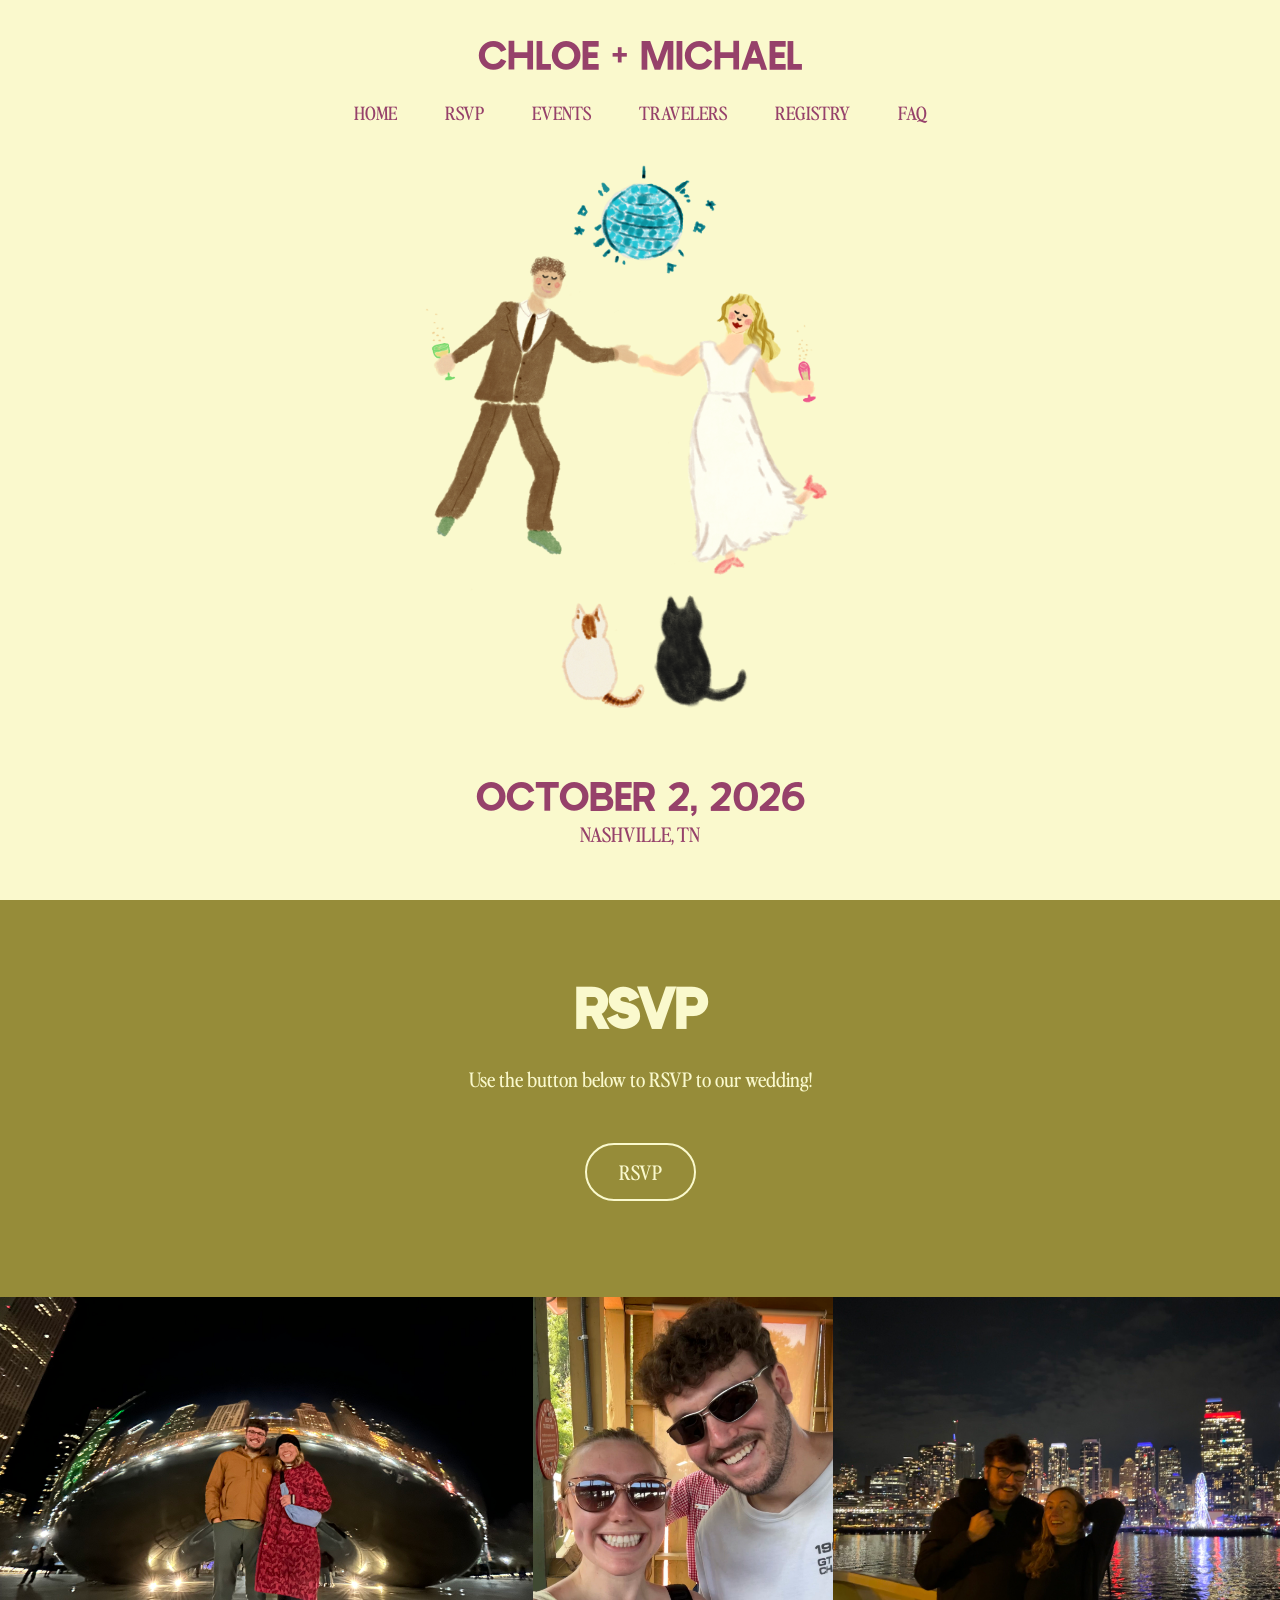
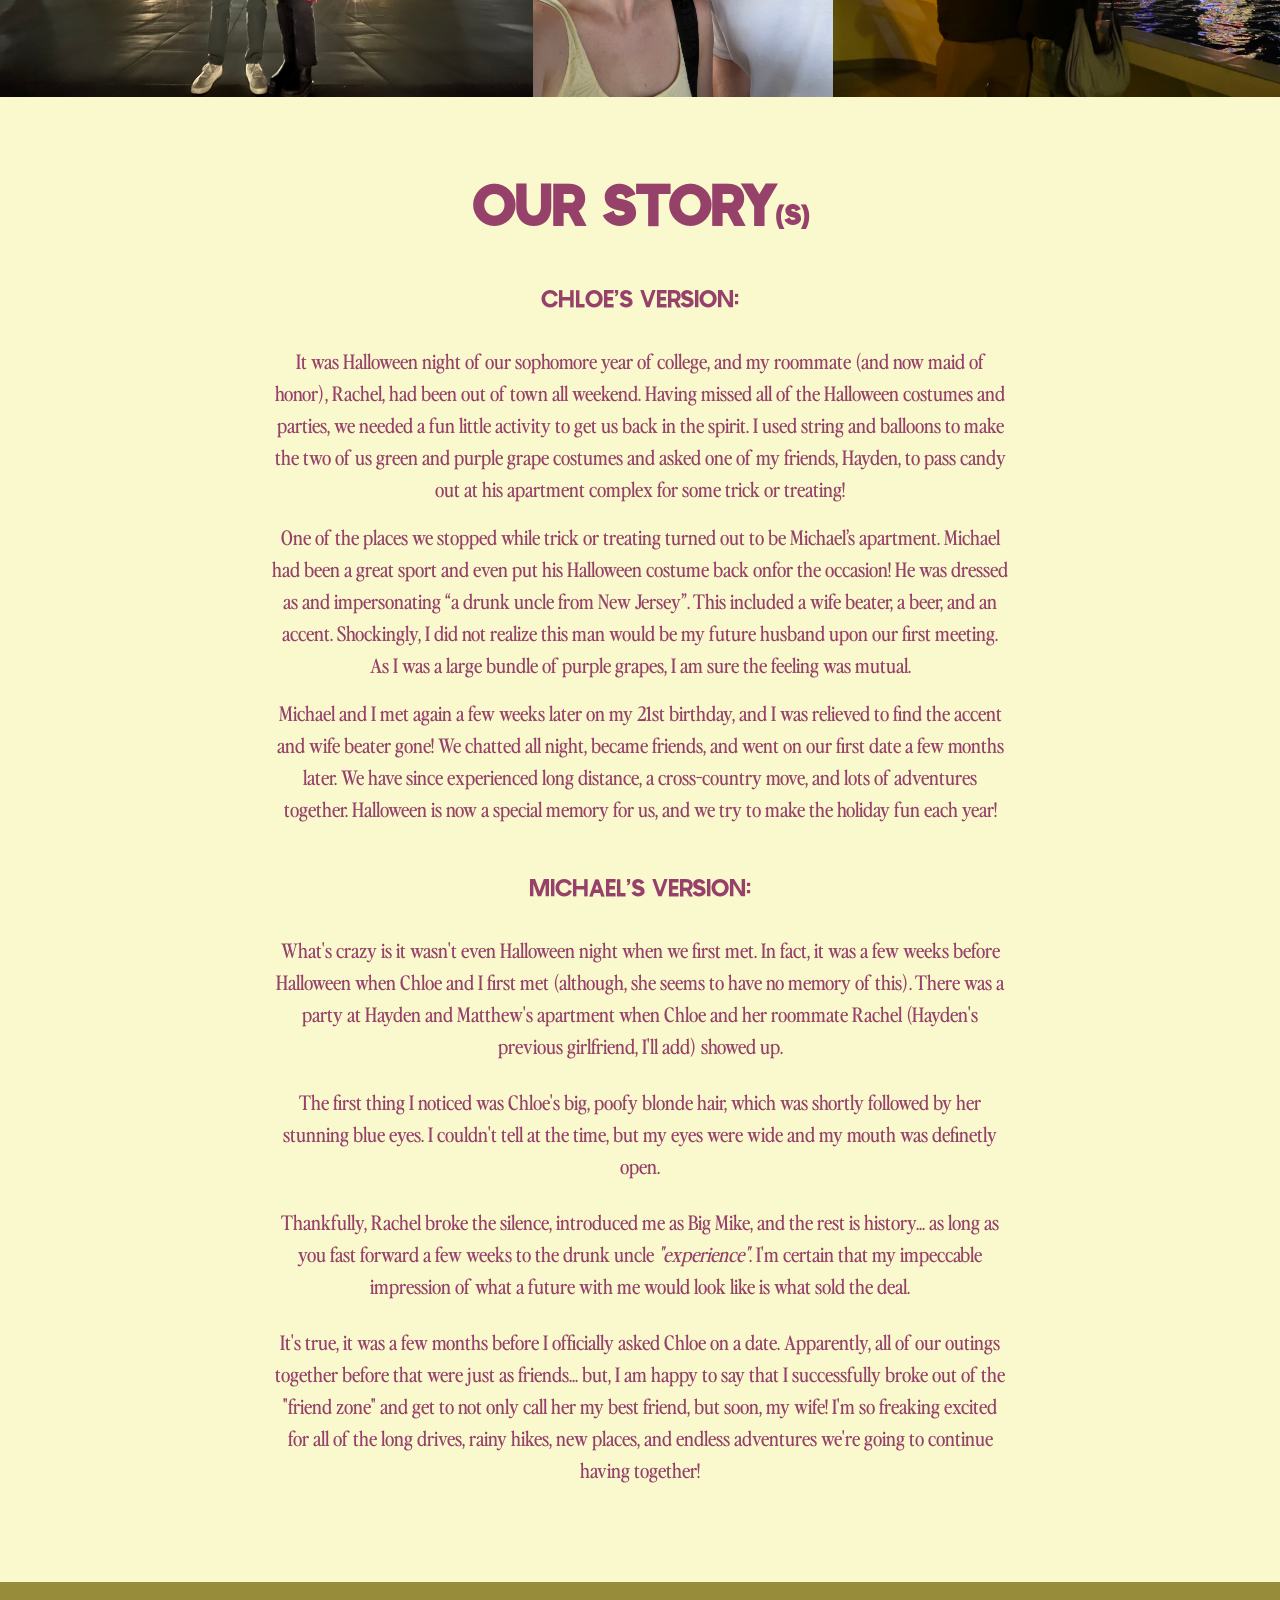
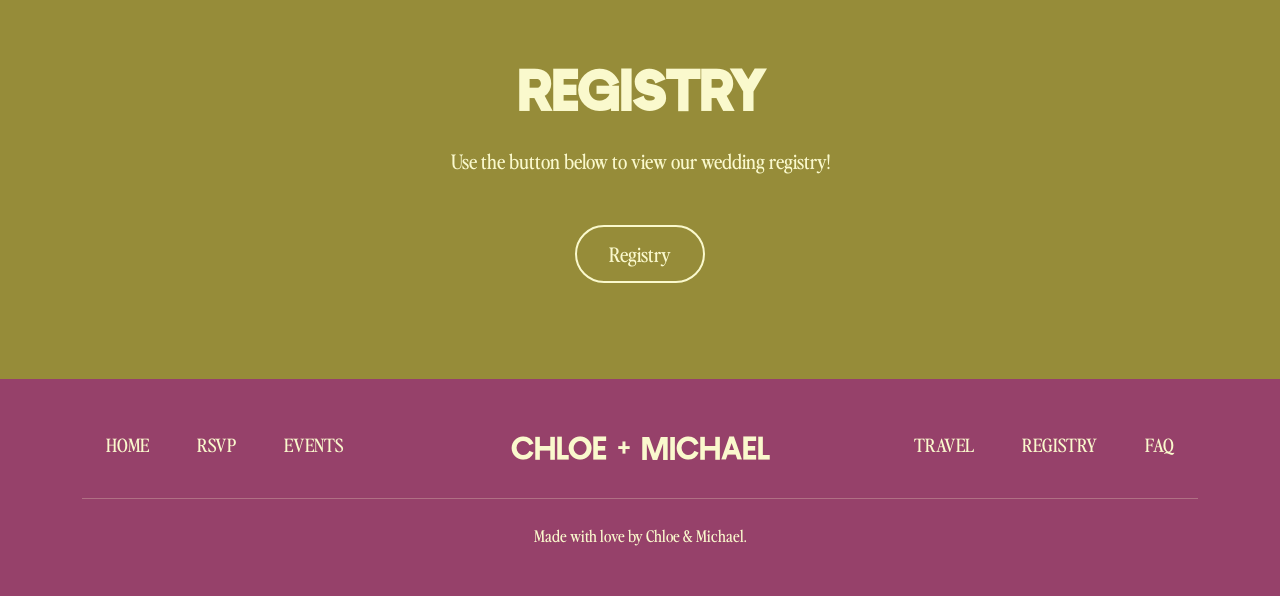
==== commit 740565f3: "Add files via upload" ====
--- a/index.html
+++ b/index.html
@@ -41,7 +41,7 @@
 
     <!-- RSVP Section -->
     <section id="rsvp" class="py-5 color-combo-1">
-        <div class="container">
+        <div class="container mb-5">
             <div class="row">
                 <div class="col-lg-8 mx-auto text-center">
                     <h2 class="display-4 fw-bold my-4">RSVP</h2>
@@ -93,7 +93,7 @@
 
     <!-- Registry Section -->
     <section id="registry" class="py-5 color-combo-1">
-        <div class="container">
+        <div class="container mb-5">
             <div class="row">
                 <div class="col-lg-8 mx-auto text-center">
                     <h2 class="display-4 fw-bold my-4">Registry</h2>
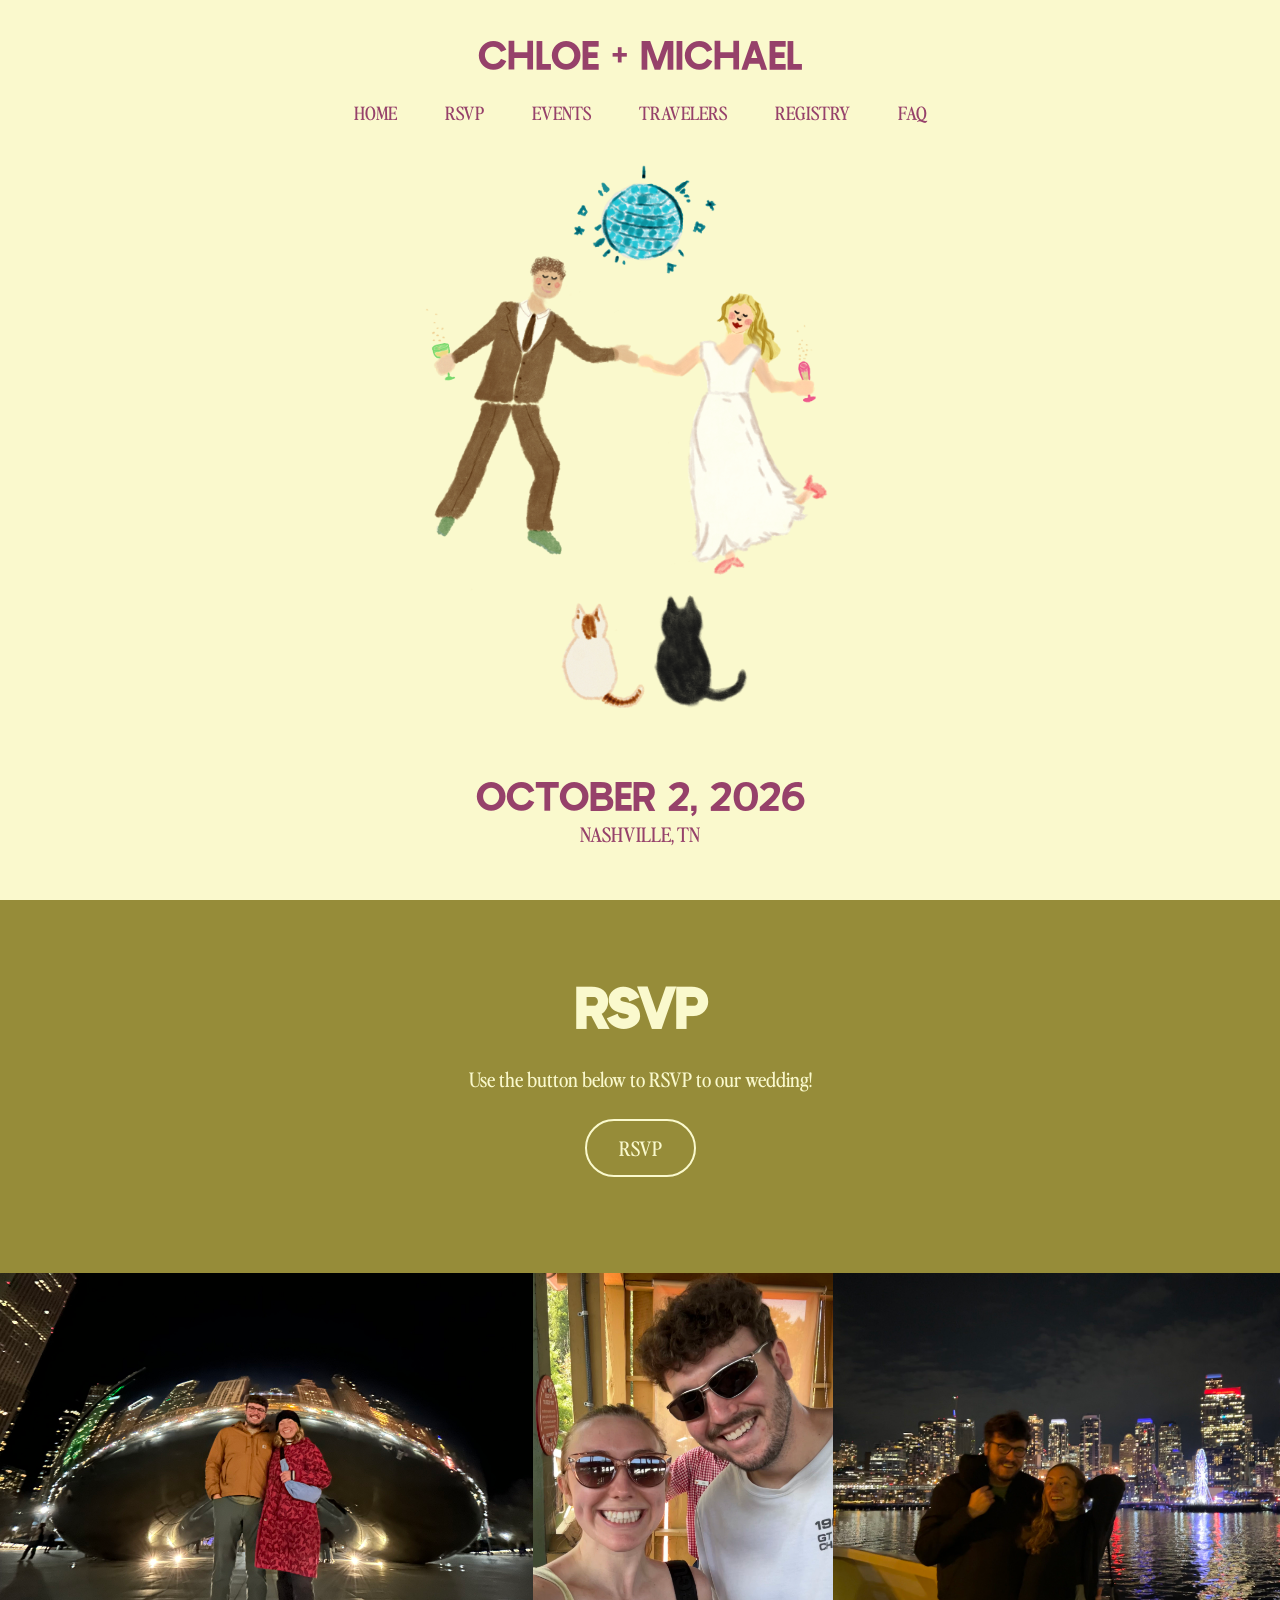
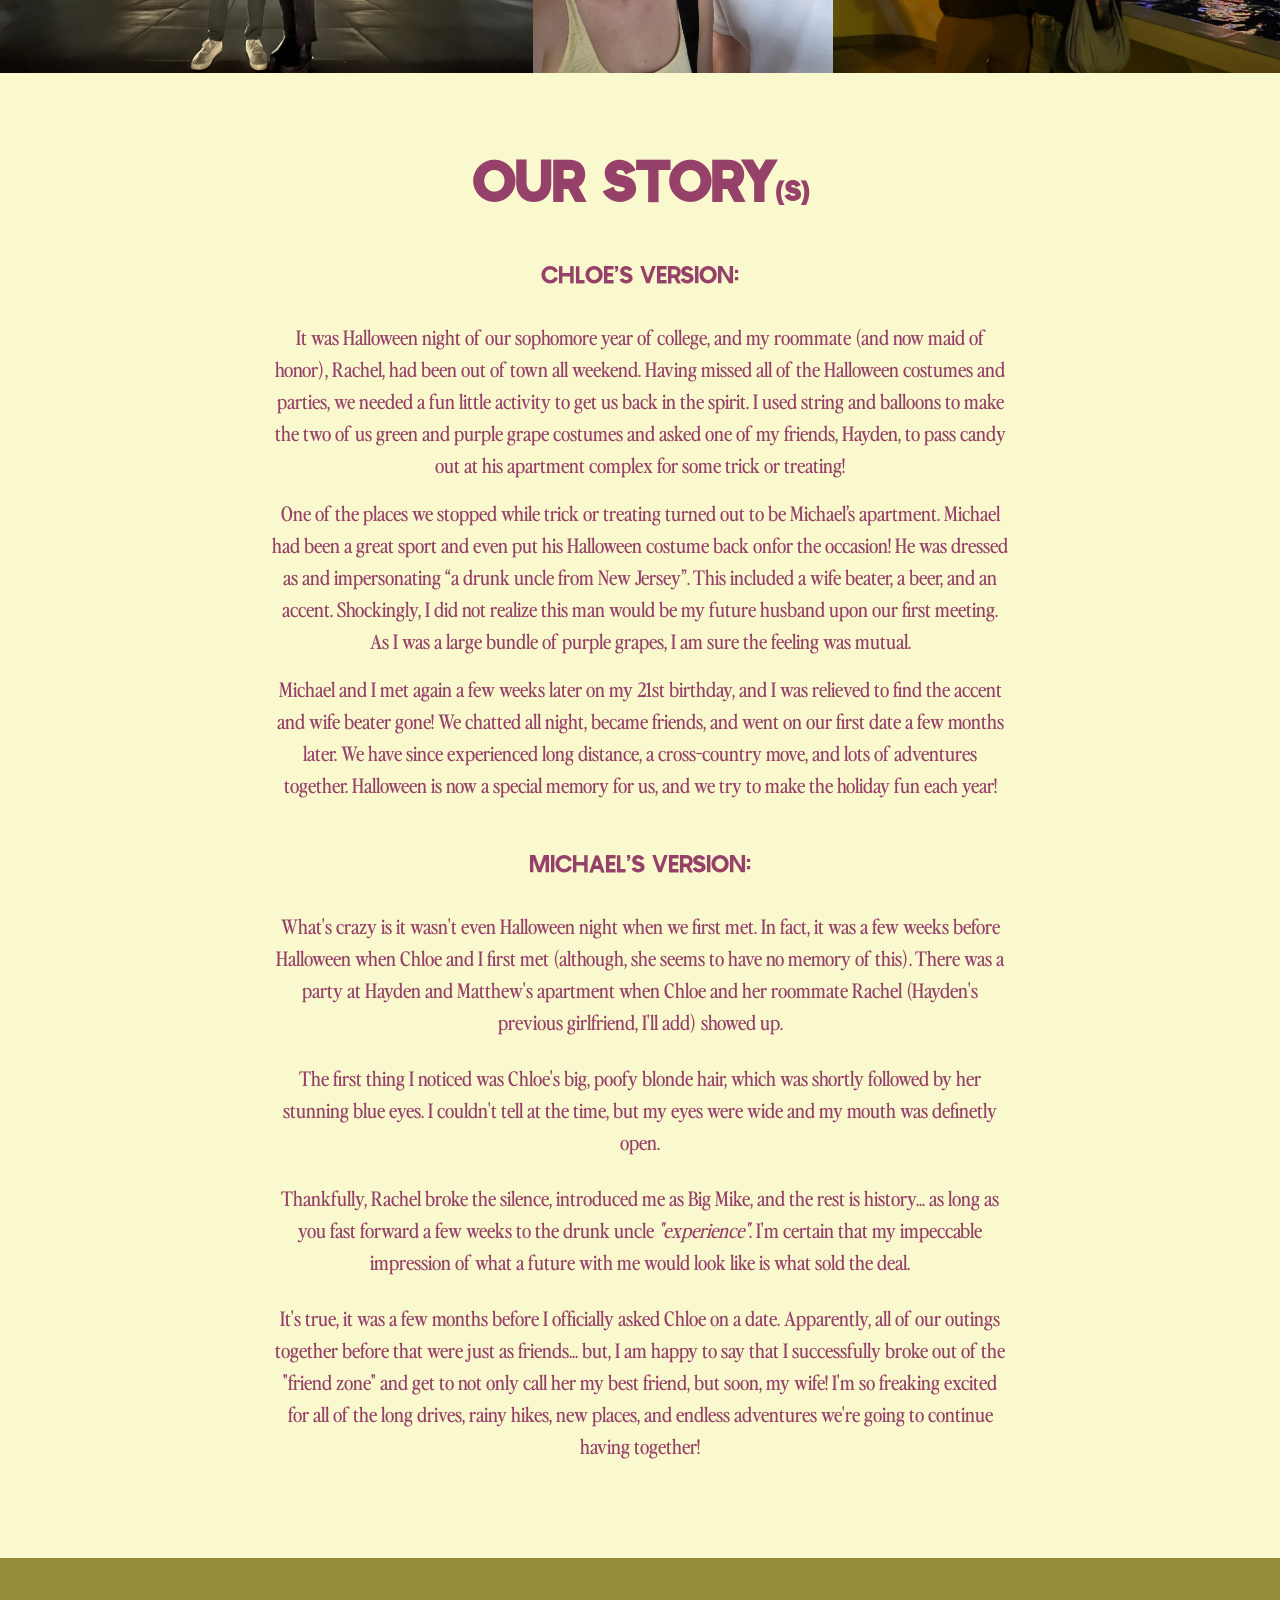
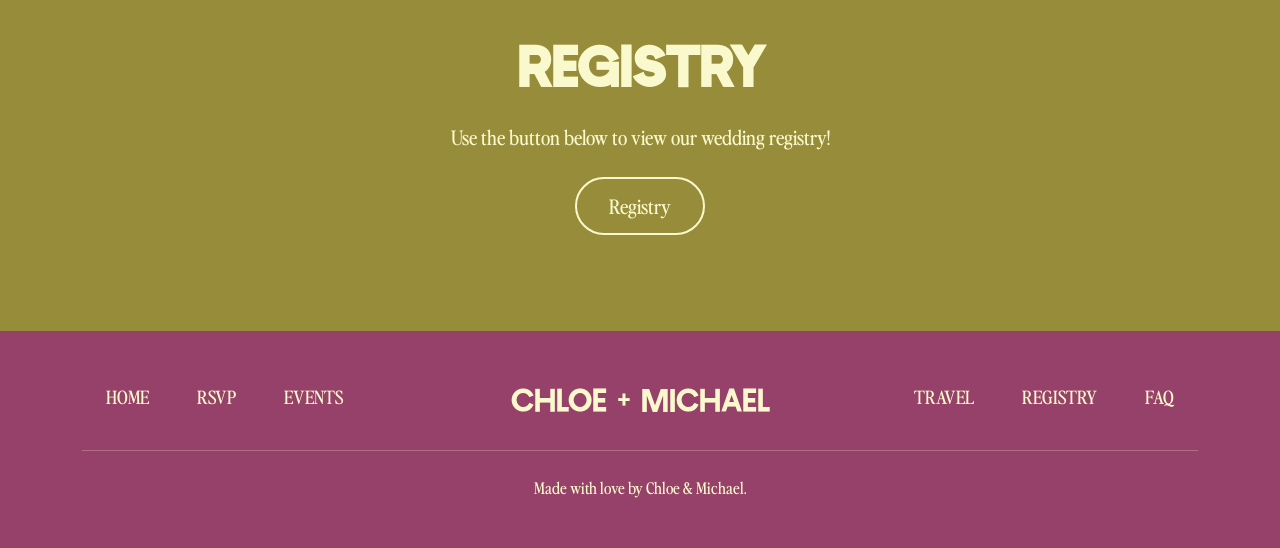
==== commit 29d44bd0: "Update index.html" ====
--- a/index.html
+++ b/index.html
@@ -45,7 +45,7 @@
             <div class="row">
                 <div class="col-lg-8 mx-auto text-center">
                     <h2 class="display-4 fw-bold my-4">RSVP</h2>
-                    <p class="lead mb-5">
+                    <p class="lead mb-4">
                         Use the button below to RSVP to our wedding!
                     </p>
                     <a href="../rsvp" class="btn">RSVP</a>
@@ -97,7 +97,7 @@
             <div class="row">
                 <div class="col-lg-8 mx-auto text-center">
                     <h2 class="display-4 fw-bold my-4">Registry</h2>
-                    <p class="lead mb-5">
+                    <p class="lead mb-4">
                         Use the button below to view our wedding registry!
                     </p>
                     <a href="../registry" class="btn">Registry</a>
@@ -114,4 +114,4 @@
     <script src="../js/components.js"></script>
     <script src="../js/image-carousel.js"></script>
   </body>
-</html>+</html>
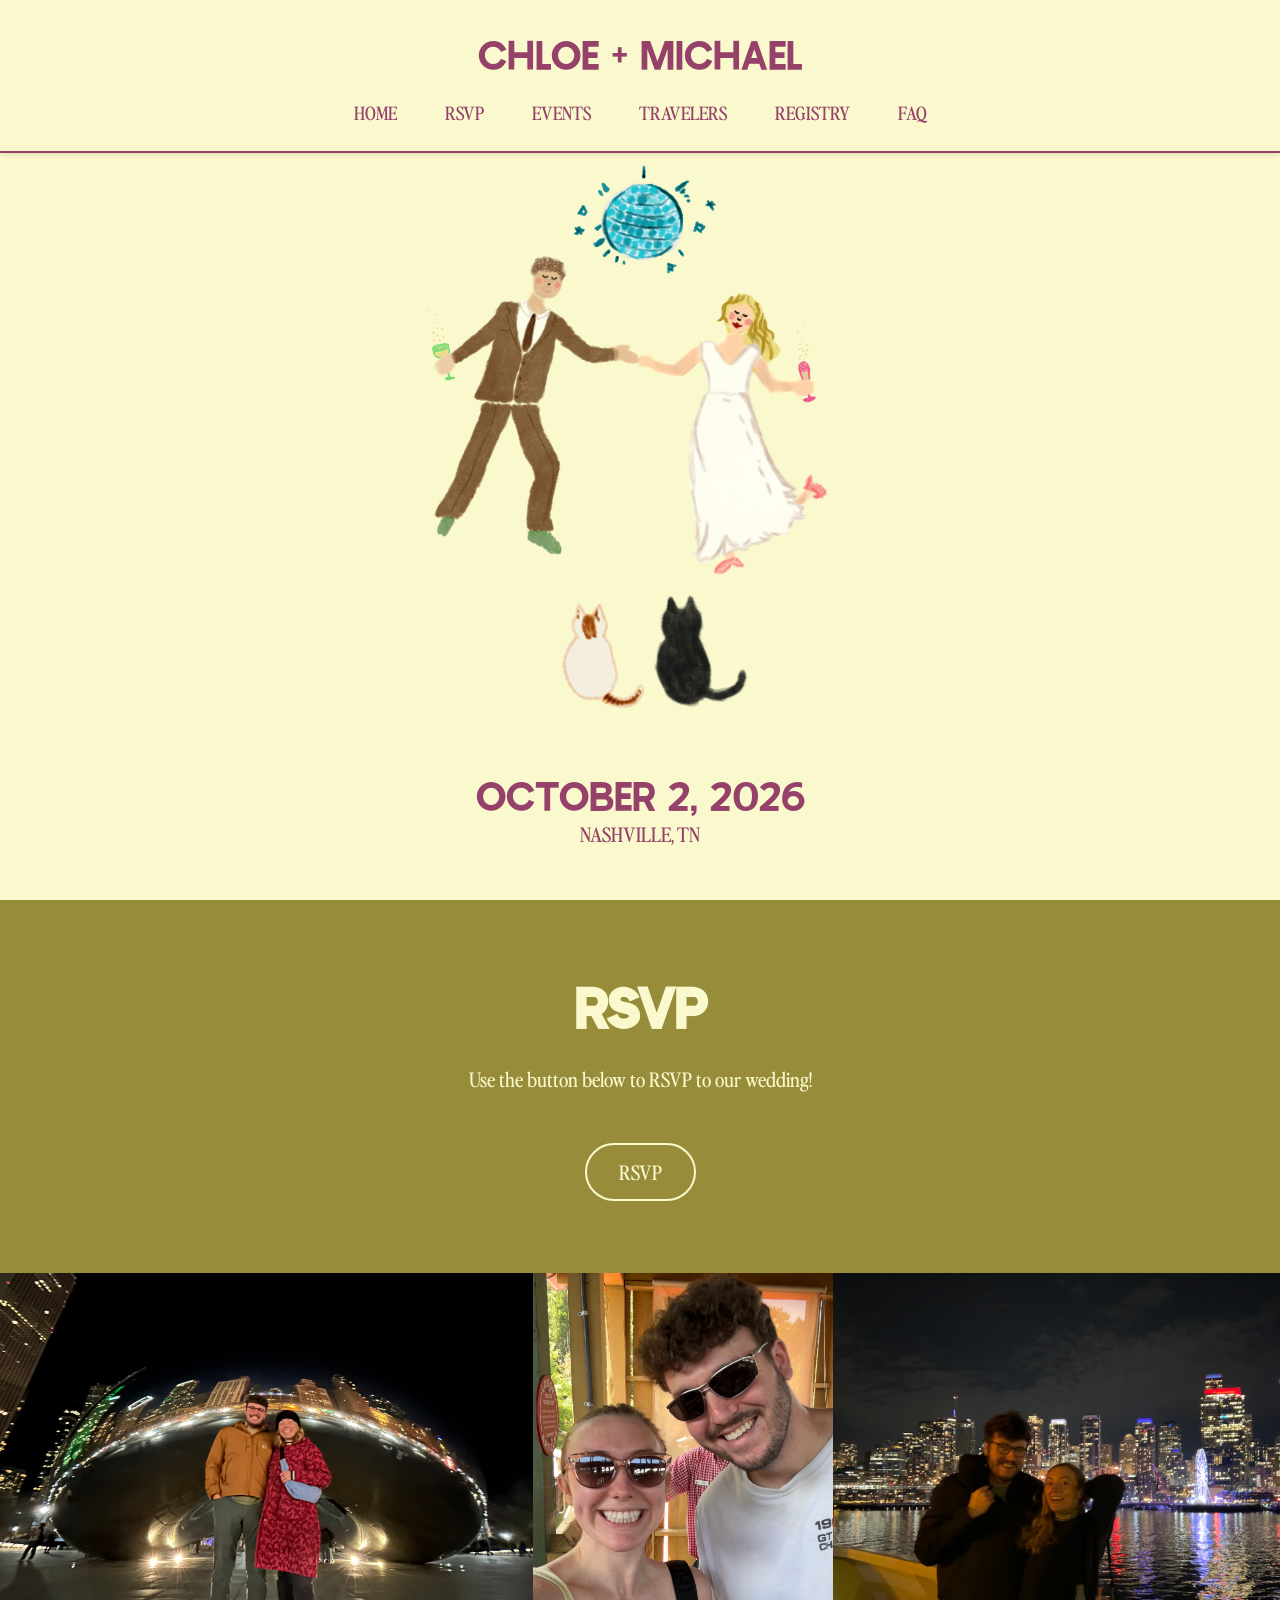
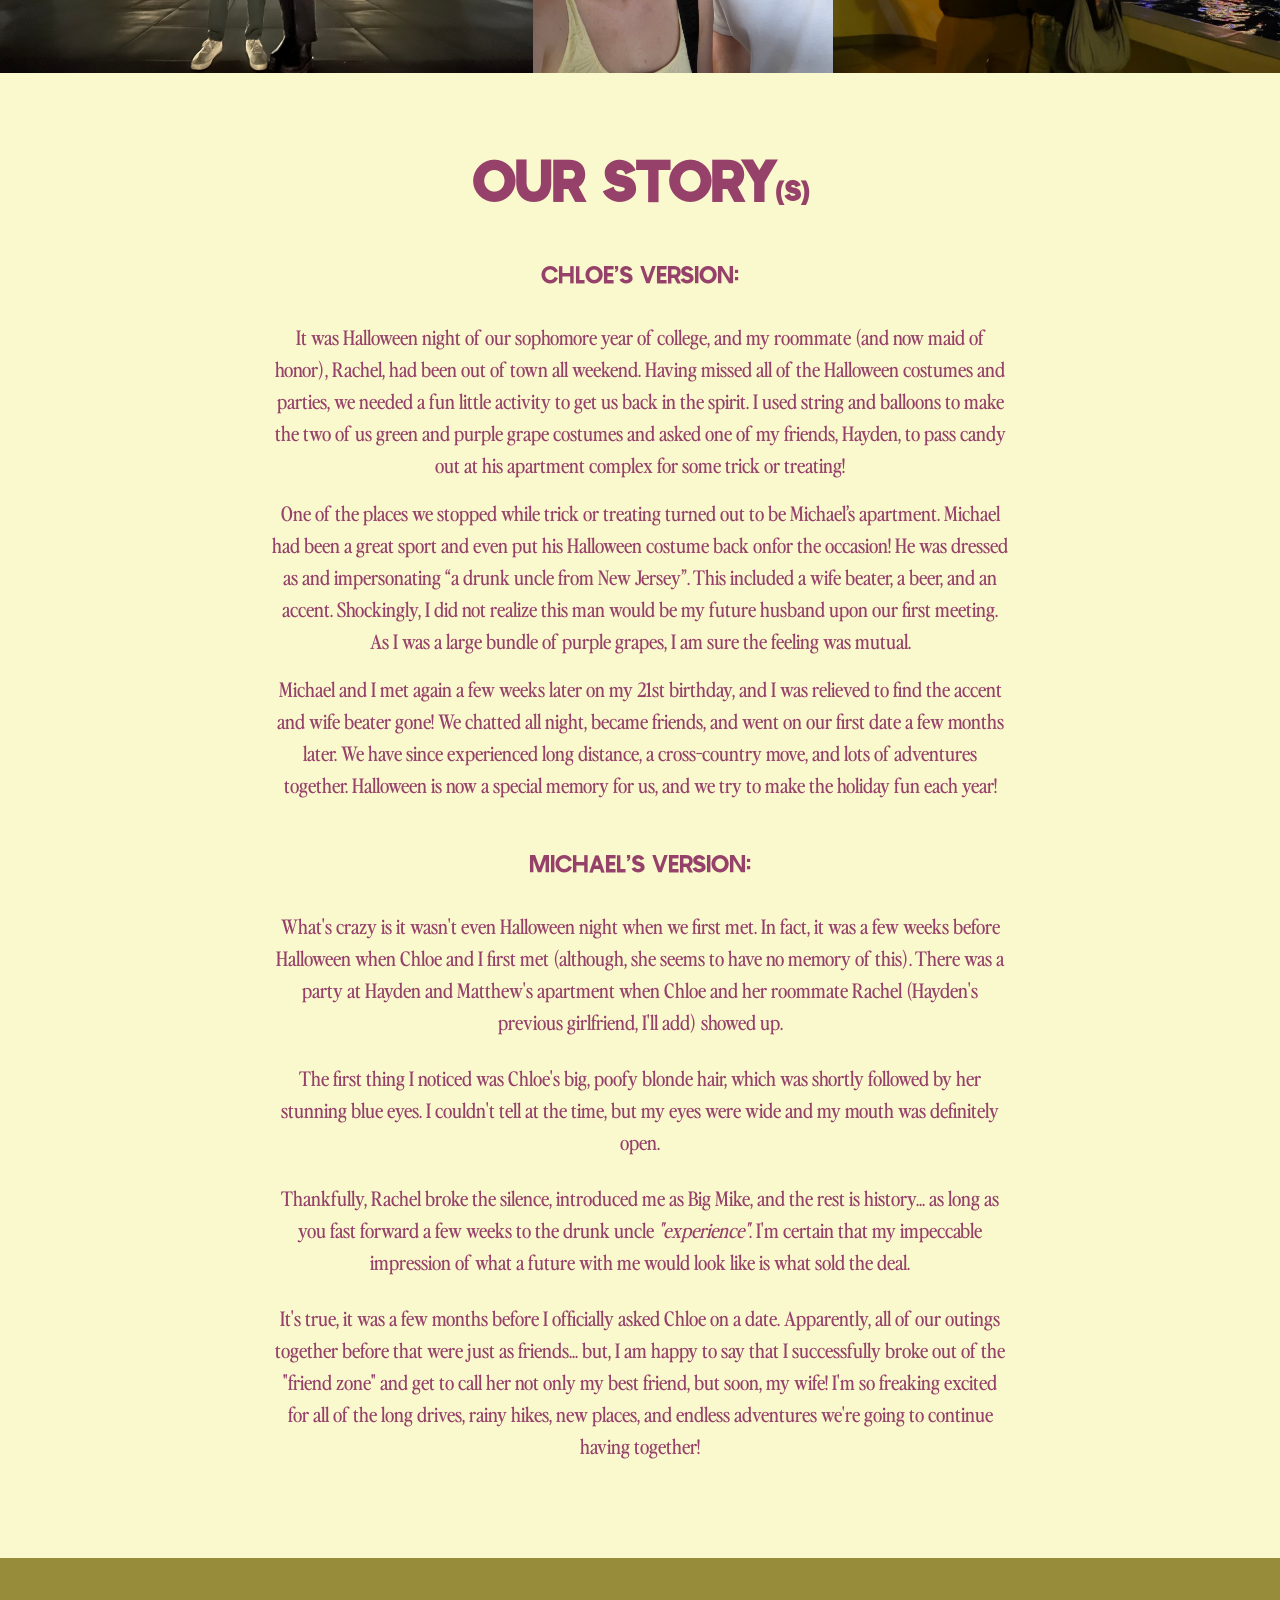
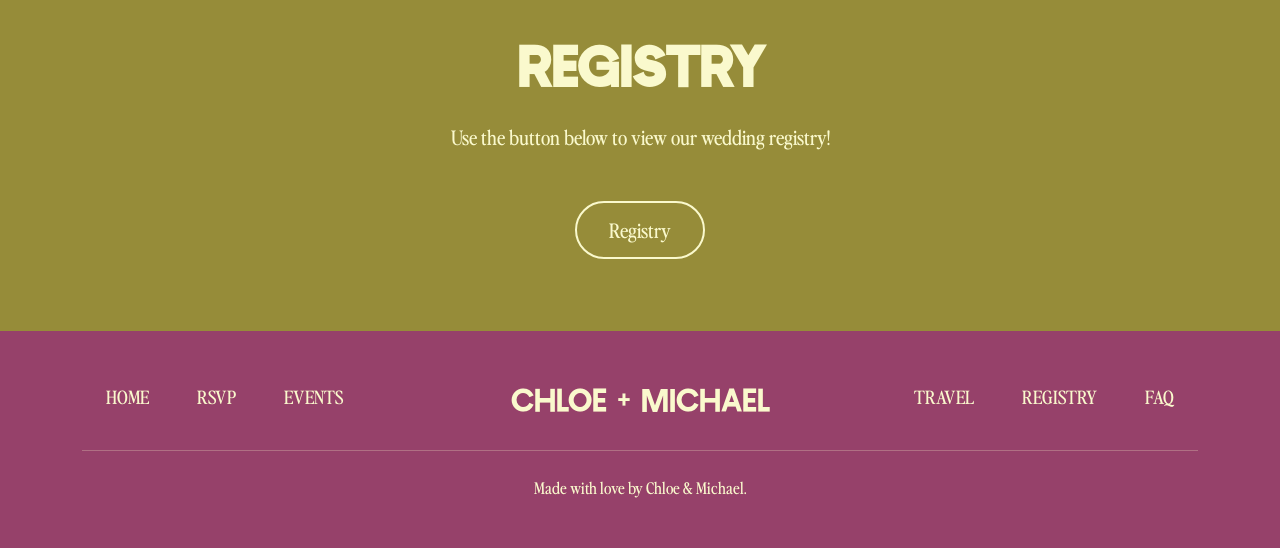
==== commit 8d37a929: "Add files via upload" ====
--- a/index.html
+++ b/index.html
@@ -41,11 +41,11 @@
 
     <!-- RSVP Section -->
     <section id="rsvp" class="py-5 color-combo-1">
-        <div class="container mb-5">
+        <div class="container mb-4">
             <div class="row">
                 <div class="col-lg-8 mx-auto text-center">
                     <h2 class="display-4 fw-bold my-4">RSVP</h2>
-                    <p class="lead mb-4">
+                    <p class="lead mb-5">
                         Use the button below to RSVP to our wedding!
                     </p>
                     <a href="../rsvp" class="btn">RSVP</a>
@@ -78,13 +78,13 @@
                         What's crazy is it wasn't even Halloween night when we first met. In fact, it was a few weeks before Halloween when Chloe and I first met (although, she seems to have no memory of this). There was a party at Hayden and Matthew's apartment when Chloe and her roommate Rachel (Hayden's previous girlfriend, I'll add) showed up. 
                     </p>
                     <p class="lead mb-4">
-                        The first thing I noticed was Chloe's big, poofy blonde hair, which was shortly followed by her stunning blue eyes. I couldn't tell at the time, but my eyes were wide and my mouth was definetly open. 
+                        The first thing I noticed was Chloe's big, poofy blonde hair, which was shortly followed by her stunning blue eyes. I couldn't tell at the time, but my eyes were wide and my mouth was definitely open. 
                     </p>
                     <p class="lead mb-4">
                         Thankfully, Rachel broke the silence, introduced me as Big Mike, and the rest is history... as long as you fast forward a few weeks to the drunk uncle <i>"experience"</i>.  I'm certain that my impeccable impression of what a future with me would look like is what sold the deal.  
                     </p>
                     <p class="lead mb-5">
-                        It's true, it was a few months before I officially asked Chloe on a date. Apparently, all of our outings together before that were just as friends... but, I am happy to say that I successfully broke out of the "friend zone" and get to not only call her my best friend, but soon, my wife! I'm so freaking excited for all of the long drives, rainy hikes, new places, and endless adventures we're going to continue having together!
+                        It's true, it was a few months before I officially asked Chloe on a date. Apparently, all of our outings together before that were just as friends... but, I am happy to say that I successfully broke out of the "friend zone" and get to call her not only my best friend, but soon, my wife! I'm so freaking excited for all of the long drives, rainy hikes, new places, and endless adventures we're going to continue having together!
                     </p>
                 </div>
             </div>
@@ -93,11 +93,11 @@
 
     <!-- Registry Section -->
     <section id="registry" class="py-5 color-combo-1">
-        <div class="container mb-5">
+        <div class="container mb-4">
             <div class="row">
                 <div class="col-lg-8 mx-auto text-center">
                     <h2 class="display-4 fw-bold my-4">Registry</h2>
-                    <p class="lead mb-4">
+                    <p class="lead mb-5">
                         Use the button below to view our wedding registry!
                     </p>
                     <a href="../registry" class="btn">Registry</a>
@@ -114,4 +114,4 @@
     <script src="../js/components.js"></script>
     <script src="../js/image-carousel.js"></script>
   </body>
-</html>
+</html>
--- a/css/style.css
+++ b/css/style.css
@@ -49,6 +49,9 @@
     backdrop-filter: blur(10px);
     padding: 1rem 0;
     transition: all 0.3s ease;
+    border-bottom: 2px solid var(--d3-color);
+    border-radius: 0;
+    box-shadow: 0 2px 4px rgba(0, 0, 0, 0.1);
 }
 
 .navbar-brand {
@@ -243,6 +246,10 @@
 
 #story, #spacer .container {
     padding: 0 2rem;
+}
+
+#food-div h5 span, #hotel-div h5 span {
+    font-size: 0.6em;
 }
 
 /* Footer */
